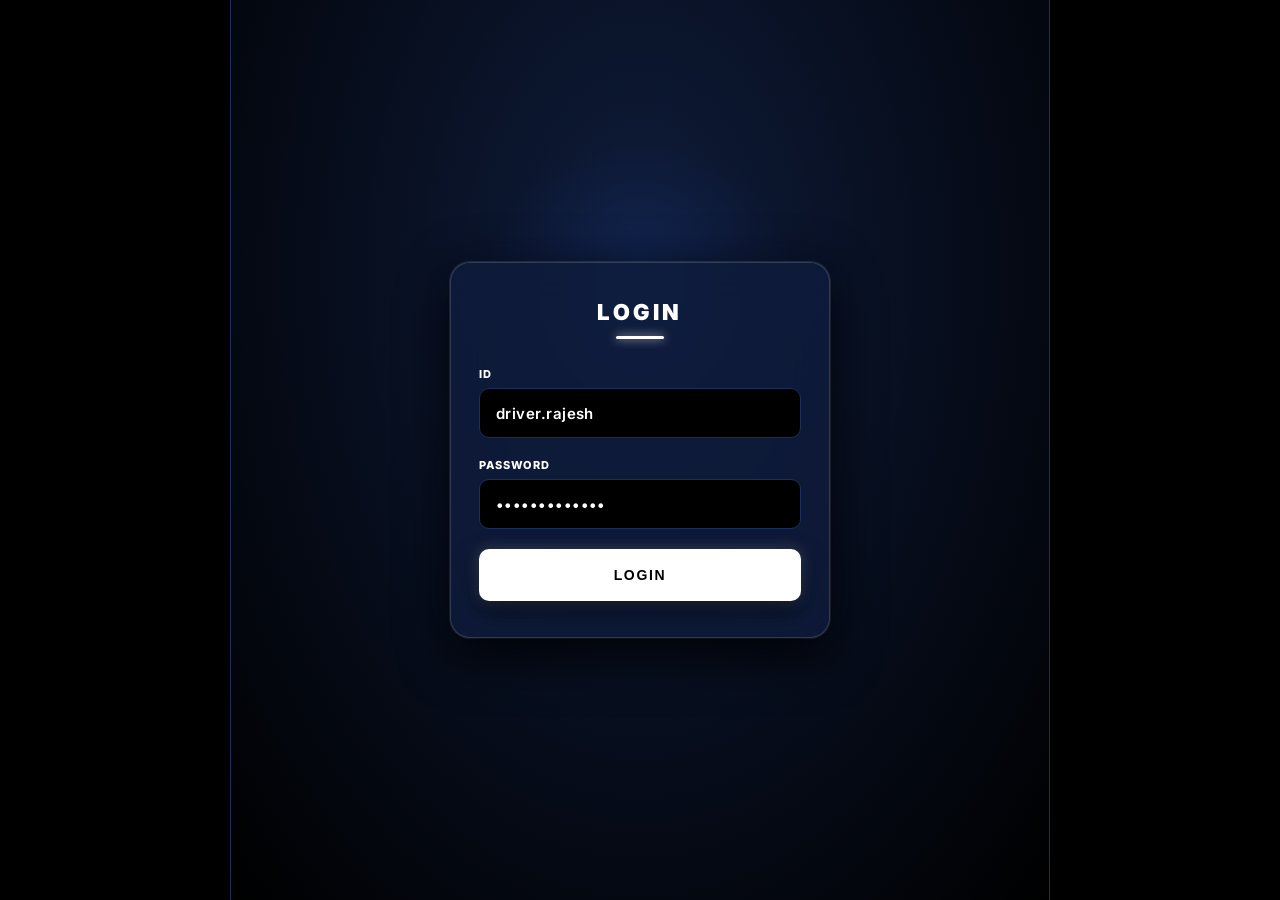
==== app/driver.html @ 7a07bcd8 "feat(cross-platform): Modernize driver mobile and hospital CAD apps, sync telemetry and rebuild sign" ====
<!DOCTYPE html>
<html lang="en">
<head>
  <meta charset="UTF-8">
  <meta name="viewport" content="width=device-width, initial-scale=1.0, maximum-scale=1.0, user-scalable=no, viewport-fit=cover">
  <meta name="theme-color" content="#0a1326">
  <meta name="apple-mobile-web-app-capable" content="yes">
  <meta name="apple-mobile-web-app-status-bar-style" content="black-translucent">
  <title>Green+ Corridor | Ambulance CAD In-Cab Terminal</title>
  
  <!-- Web App Manifest for PWA Android Installation -->
  <link rel="manifest" href="manifest.json">
  
  <!-- Google Fonts: Inter -->
  <link rel="preconnect" href="https://fonts.googleapis.com">
  <link rel="preconnect" href="https://fonts.gstatic.com" crossorigin>
  <link href="https://fonts.googleapis.com/css2?family=Inter:wght@400;500;600;700;800;900&display=swap" rel="stylesheet">
  
  <!-- Leaflet Map CSS (Offline bundled) -->
  <link rel="stylesheet" href="lib/leaflet/leaflet.css" />
  
  <!-- Professional Emergency CAD Stylesheet (Navy Blue, Black, White Only) -->
  <link rel="stylesheet" href="css/driver.css">
</head>
<body>

  <div class="app-container" id="appContainer">

    <!-- =======================================================================
         PART 1: LOGIN PANEL (Strict: Only ID, Password, and Login)
         Ultra-sleek, High-Security Emergency CAD Design
         ======================================================================= -->
    <section class="login-screen" id="loginScreen">
      <div class="login-panel">
        <h1 class="login-heading">Login</h1>

        <form id="driverLoginForm" autocomplete="off">
          <div class="login-group">
            <label for="loginId" class="login-label">ID</label>
            <div class="login-input-wrapper">
              <input 
                type="text" 
                id="loginId" 
                class="login-input" 
                placeholder="ID" 
                value="driver.rajesh" 
                required 
                autocomplete="username"
                autocapitalize="none"
              >
            </div>
          </div>

          <div class="login-group">
            <label for="loginPassword" class="login-label">Password</label>
            <div class="login-input-wrapper">
              <input 
                type="password" 
                id="loginPassword" 
                class="login-input" 
                placeholder="Password" 
                value="Ambulance@123" 
                required 
                autocomplete="current-password"
              >
            </div>
          </div>

          <button type="submit" class="btn-login" id="btnLogin">
            <span>Login</span>
          </button>
        </form>
      </div>
    </section>

    <!-- =======================================================================
         PART 2 & 3: MAIN CAD INTERFACE (From/To Location -> AI Traffic Engine)
         ======================================================================= -->
    <section class="main-interface" id="mainInterface" style="display: none;">
      
      <!-- Top System Status Bar -->
      <header class="top-system-bar">
        <div class="system-title-group">
          <div class="system-badge-icon">+</div>
          <div class="system-title">Ambulance CAD</div>
        </div>
        <div class="system-status">
          <span class="status-dot-white"></span>
          <span id="systemClock">12:00:00</span>
        </div>
      </header>

      <!-- Sub-header with Active Driver ID Badge & Sign Out -->
      <div class="nav-sub-header">
        <div class="driver-id-badge" id="hudDriverBadge">ID: driver.rajesh • RJ-14-AMB-108</div>
        <button type="button" class="btn-signout" id="btnSignOut">Sign Out</button>
      </div>

      <!-- Location From & Destination To Selector -->
      <div class="location-panel">
        <div class="location-title-row">
          <div class="location-title">Route Location</div>
          <div class="location-badge-gps">GPS Active</div>
        </div>

        <form id="routeLocationForm">
          <div class="route-inputs-card">
            <!-- Left Journey Route Spine -->
            <div class="route-node-spine">
              <div class="node-origin" title="Origin"></div>
              <div class="node-line"></div>
              <div class="node-dest" title="Destination"></div>
            </div>

            <!-- Right Inputs Column -->
            <div class="route-fields-col">
              <!-- From Location -->
              <div class="loc-field-group">
                <label for="locFrom" class="loc-label">From</label>
                <select id="locFrom" class="loc-select">
                  <option value="vaishali" selected>Current GPS Location (Vaishali Nagar Depot)</option>
                  <option value="mansarovar">Mansarovar (Shipra Path Station)</option>
                  <option value="cscheme">C-Scheme (Statue Circle)</option>
                </select>
              </div>

              <!-- To Destination Location -->
              <div class="loc-field-group">
                <label for="locTo" class="loc-label">To</label>
                <select id="locTo" class="loc-select">
                  <option value="sms" selected>Sawai Man Singh (SMS) Hospital Trauma Center</option>
                  <option value="apex">Apex Super Speciality Hospital (Malviya Nagar)</option>
                </select>
              </div>
            </div>
          </div>

          <button type="submit" class="btn-calculate-route" id="btnCalculateRoute">
            <span>Calculate Route</span>
          </button>
        </form>
      </div>

      <!-- AI Traffic Calculation Results (Shortest & Fastest Way) -->
      <div class="ai-results-panel" id="aiResultsPanel">
        
        <div class="ai-calculation-header">
          <span>AI Traffic Engine</span>
          <span class="ai-pill">Real-Time Analysis</span>
        </div>

        <!-- Shortest and Fastest Way Highlighted Card -->
        <div class="best-route-card" id="bestRouteCard">
          <div class="br-header">
            <h2 class="br-title" id="brTitle">JLN Marg Green Corridor</h2>
            <span class="br-tag">Shortest &amp; Fastest</span>
          </div>

          <p class="br-path" id="brPath">Vaishali Nagar &bull; Ajmer Road &bull; Ambedkar Circle &bull; Rambagh Circle &bull; SMS Hospital</p>

          <!-- 4-Box Key Metric Bar -->
          <div class="ai-metrics-grid">
            <div class="ai-metric">
              <span class="ai-m-label">Distance</span>
              <span class="ai-m-val" id="brDistance">3.8 km</span>
              <span class="ai-m-badge">Shortest</span>
            </div>
            <div class="ai-metric">
              <span class="ai-m-label">Signals</span>
              <span class="ai-m-val" id="brSignals">3 Signals</span>
              <span class="ai-m-badge">Min Delay</span>
            </div>
            <div class="ai-metric">
              <span class="ai-m-label">Time</span>
              <span class="ai-m-val" id="brTime">7m 40s</span>
              <span class="ai-m-badge">Fastest</span>
            </div>
            <div class="ai-metric">
              <span class="ai-m-label">Road Avail</span>
              <span class="ai-m-val" id="brAvailabilityVal">88%</span>
              <span class="ai-m-badge">Clear</span>
            </div>
          </div>

          <!-- Traffic Signal Times & Road Availability Breakdown -->
          <div class="ai-signals-section">
            <div class="signals-section-title">
              <span>Traffic Signal Times</span>
              <span class="br-avail-pill" id="brAvailabilityPill">88% Road Availability</span>
            </div>

            <!-- Visual Progress Bar for Traffic Availability -->
            <div class="traffic-avail-bar-wrap">
              <div class="traffic-avail-bar-fill" id="trafficAvailBar" style="width: 88%;"></div>
            </div>

            <p class="traffic-avail-text" id="trafficAvailSummary">
              AI Analysis: Optimal roadway capacity available. All 3 traffic signals synchronized with Jaipur Police Green Wave pre-emption.
            </p>

            <div class="signal-timing-list" id="signalTimingList">
              <div class="signal-timing-row">
                <div class="signal-name-group">
                  <span class="signal-index">1</span>
                  <span class="signal-name">Ambedkar Circle Crossing</span>
                </div>
                <span class="signal-timing-badge" id="sigHold1">Hold: 00:24s remaining</span>
              </div>
              <div class="signal-timing-row">
                <div class="signal-name-group">
                  <span class="signal-index">2</span>
                  <span class="signal-name">Rambagh Circle Crossing</span>
                </div>
                <span class="signal-timing-badge" id="sigHold2">Hold: 00:48s remaining</span>
              </div>
              <div class="signal-timing-row">
                <div class="signal-name-group">
                  <span class="signal-index">3</span>
                  <span class="signal-name">SMS Trauma Reception Gate</span>
                </div>
                <span class="signal-timing-badge" id="sigHold3">Dock Cleared: 00:00s</span>
              </div>
            </div>
          </div>
        </div>

        <!-- Alternative Routes Comparison -->
        <div class="alt-routes-wrapper">
          <div class="alt-routes-label">Alternative Routes (AI Comparison)</div>
          <div class="alt-routes-list" id="altRoutesList">
            <div class="alt-route-item" data-route-key="alt-a">
              <div>
                <div class="alt-route-name">Tonk Road Route</div>
                <div class="alt-route-sub">42% Traffic Availability &bull; Secondary Option</div>
              </div>
              <div class="alt-route-stats">5.6 km &bull; 5 Signals &bull; 13m 15s</div>
            </div>
            <div class="alt-route-item" data-route-key="alt-b">
              <div>
                <div class="alt-route-name">MI Road Route</div>
                <div class="alt-route-sub">18% Traffic Availability &bull; High Congestion</div>
              </div>
              <div class="alt-route-stats">7.2 km &bull; 7 Signals &bull; 18m 50s</div>
            </div>
          </div>
        </div>

      </div>

      <!-- Navigation Map View -->
      <div class="map-view-box">
        <!-- Floating Turn-By-Turn Navigation Guidance HUD -->
        <div class="map-turn-hud" id="mapTurnHud">
          <div class="turn-icon-box">↑</div>
          <div class="turn-details">
            <div class="turn-distance" id="turnDistance">In 800m</div>
            <div class="turn-instruction" id="turnInstruction">Keep straight &bull; Green Wave Pre-empted at Ambedkar Circle</div>
          </div>
        </div>

        <div id="navMapLeaflet"></div>

        <!-- Floating Map Action Buttons -->
        <div class="map-float-actions">
          <button type="button" class="btn-map-float" id="btnMapRecenter" title="Recenter on Ambulance">⌖</button>
          <button type="button" class="btn-map-float" id="btnMapZoomIn" title="Zoom In">+</button>
          <button type="button" class="btn-map-float" id="btnMapZoomOut" title="Zoom Out">-</button>
        </div>
      </div>

      <!-- Real-Time GPS Telemetry Panel -->
      <div class="telemetry-live-panel">
        <div class="telemetry-title-row">
          <div class="telemetry-title">Real-Time GPS Telemetry</div>
          <div class="telemetry-link-badge" id="telStatusText">AIS-140 GPS • 12Hz LIVE</div>
        </div>

        <div class="telemetry-grid">
          <div class="tel-box">
            <span class="tel-label">Latitude</span>
            <span class="tel-value" id="telLat">26.9045°N</span>
            <span class="tel-sub">GPS Fix</span>
          </div>
          <div class="tel-box">
            <span class="tel-label">Longitude</span>
            <span class="tel-value" id="telLng">75.7590°E</span>
            <span class="tel-sub">AIS-140</span>
          </div>
          <div class="tel-box">
            <span class="tel-label">Speed</span>
            <span class="tel-value" id="telSpeed">58 km/h</span>
            <span class="tel-sub">Current</span>
          </div>
          <div class="tel-box">
            <span class="tel-label">ETA</span>
            <span class="tel-value" id="telEta">7m 40s</span>
            <span class="tel-sub">SMS Dock</span>
          </div>
        </div>

        <div class="tel-actions">
          <button type="button" class="btn-tel-run" id="btnStartRun">
            <span>Start Run</span>
          </button>
          <button type="button" class="btn-tel-reset" id="btnResetRun">
            <span>Reset</span>
          </button>
        </div>

        <div class="tel-footer-text">
          Live encrypted telemetry broadcast connected to Jaipur Traffic Police Command &amp; Hospital Trauma Intake.
        </div>
      </div>

    </section>

  </div>

  <!-- Leaflet Map JS (Offline bundled) -->
  <script src="lib/leaflet/leaflet.js"></script>
  
  <!-- Core Fox API & Data Store -->
  <script src="js/api.js"></script>
  <script src="js/data.js"></script>
  <script src="js/state.js"></script>
  <script src="js/driver.js"></script>

  <!-- Service Worker for Offline PWA Installation -->
  <script>
    if ('serviceWorker' in navigator) {
      window.addEventListener('load', function() {
        navigator.serviceWorker.register('sw.js').catch(function() {});
      });
    }
  </script>
</body>
</html>
---- app/css/driver.css ----
/* ==========================================================================
   GREEN+ CORRIDOR - Ambulance Driver Mobile Application
   Theme: NAVY BLUE, BLACK, AND WHITE ONLY
   Designed by: Professional Emergency CAD UI/UX Engineering
   ========================================================================== */

:root {
  /* Strict Navy Blue, Black, and White Palette */
  --c-black-true: #000000;
  --c-black-base: #030712;
  --c-black-card: #060c1a;
  
  --c-navy-deep: #0a1326;
  --c-navy-surface: #0f1c3b;
  --c-navy-card: #132247;
  --c-navy-elevated: #172a59;
  
  --c-navy-border: #1e2e5c;
  --c-navy-border-glow: #2563eb;
  --c-navy-border-light: rgba(255, 255, 255, 0.15);
  
  --c-navy-accent: #1e3a8a;
  --c-navy-hover: #1e40af;
  
  --c-white: #ffffff;
  --c-white-soft: #f8fafc;
  --c-white-muted: #94a3b8;
  --c-white-dim: #64748b;
  --c-white-ghost: rgba(255, 255, 255, 0.08);

  --font-sans: 'Inter', -apple-system, BlinkMacSystemFont, "SF Pro Display", "Segoe UI", Roboto, sans-serif;
  --font-mono: ui-monospace, SFMono-Regular, "SF Mono", Menlo, Consolas, monospace;
  
  --radius-sm: 6px;
  --radius-md: 10px;
  --radius-lg: 14px;
  --radius-xl: 20px;
  
  --shadow-card: 0 10px 30px rgba(0, 0, 0, 0.6), 0 0 0 1px var(--c-navy-border);
  --shadow-glow: 0 0 20px rgba(37, 99, 235, 0.25);
  --shadow-elevated: 0 20px 50px rgba(0, 0, 0, 0.8), 0 0 0 1px rgba(255, 255, 255, 0.12);
}

/* Reset & Base Setup */
*, *::before, *::after {
  box-sizing: border-box;
  margin: 0;
  padding: 0;
  -webkit-tap-highlight-color: transparent;
}

html, body {
  width: 100%;
  min-height: 100%;
  background-color: var(--c-black-true);
  color: var(--c-white);
  font-family: var(--font-sans);
  -webkit-font-smoothing: antialiased;
  -moz-osx-font-smoothing: grayscale;
  overflow-x: hidden;
  user-select: none;
}

/* Main Container: Mobile & In-Cab Tablet Viewport */
.app-container {
  width: 100%;
  max-width: 500px;
  margin: 0 auto;
  min-height: 100vh;
  background-color: var(--c-black-base);
  border-left: 1px solid var(--c-navy-border);
  border-right: 1px solid var(--c-navy-border);
  display: flex;
  flex-direction: column;
  position: relative;
  box-shadow: 0 0 80px rgba(0, 0, 0, 0.9);
}

@media (min-width: 768px) {
  .app-container {
    max-width: 720px;
  }
}

@media (min-width: 1024px) {
  .app-container {
    max-width: 820px;
  }
}

/* Safe area padding for notched mobile phones */
@supports (padding-top: env(safe-area-inset-top)) {
  .app-container {
    padding-top: env(safe-area-inset-top);
    padding-bottom: env(safe-area-inset-bottom);
  }
}

/* ==========================================================================
   PART 1: LOGIN SCREEN (Navy Blue, Black, White • Only ID, Password, Login)
   World-Class Sleek Minimal Security CAD Terminal
   ========================================================================== */
.login-screen {
  flex: 1;
  min-height: 100vh;
  display: flex;
  flex-direction: column;
  align-items: center;
  justify-content: center;
  padding: 24px;
  background: radial-gradient(ellipse at 50% 30%, #0f1c3b 0%, #070e1e 50%, #000000 100%);
  position: relative;
}

.login-screen::before {
  content: "";
  position: absolute;
  top: 15%;
  left: 50%;
  transform: translateX(-50%);
  width: 320px;
  height: 320px;
  background: radial-gradient(circle, rgba(37, 99, 235, 0.15) 0%, transparent 70%);
  pointer-events: none;
}

.login-panel {
  width: 100%;
  max-width: 380px;
  background-color: rgba(15, 28, 59, 0.85);
  backdrop-filter: blur(20px);
  -webkit-backdrop-filter: blur(20px);
  border: 1px solid var(--c-navy-border-light);
  border-radius: var(--radius-xl);
  padding: 36px 28px;
  box-shadow: var(--shadow-elevated), 0 0 40px rgba(10, 19, 38, 0.6);
  position: relative;
  z-index: 2;
  animation: loginAppear 0.4s cubic-bezier(0.16, 1, 0.3, 1) forwards;
}

@keyframes loginAppear {
  0% { opacity: 0; transform: translateY(16px) scale(0.98); }
  100% { opacity: 1; transform: translateY(0) scale(1); }
}

.login-heading {
  font-size: 22px;
  font-weight: 900;
  color: var(--c-white);
  text-transform: uppercase;
  letter-spacing: 0.16em;
  margin-bottom: 28px;
  text-align: center;
  position: relative;
  padding-bottom: 14px;
}

.login-heading::after {
  content: "";
  position: absolute;
  bottom: 0;
  left: 50%;
  transform: translateX(-50%);
  width: 48px;
  height: 3px;
  background-color: var(--c-white);
  border-radius: 2px;
  box-shadow: 0 0 10px rgba(255, 255, 255, 0.8);
}

.login-group {
  margin-bottom: 20px;
  display: flex;
  flex-direction: column;
  gap: 7px;
}

.login-label {
  font-size: 11px;
  font-weight: 800;
  color: var(--c-white);
  text-transform: uppercase;
  letter-spacing: 0.08em;
  display: flex;
  justify-content: space-between;
  align-items: center;
}

.login-input-wrapper {
  position: relative;
  width: 100%;
}

.login-input {
  width: 100%;
  height: 50px;
  background-color: var(--c-black-true);
  border: 1.5px solid var(--c-navy-border);
  border-radius: var(--radius-md);
  padding: 0 16px;
  font-size: 15px;
  font-weight: 600;
  color: var(--c-white);
  outline: none;
  font-family: inherit;
  letter-spacing: 0.03em;
  transition: all 0.25s ease;
}

.login-input:focus {
  border-color: var(--c-white);
  background-color: #030712;
  box-shadow: 0 0 0 3px rgba(255, 255, 255, 0.18), 0 0 20px rgba(37, 99, 235, 0.2);
}

.login-input::placeholder {
  color: var(--c-white-dim);
  font-weight: 500;
}

.btn-toggle-pw {
  position: absolute;
  right: 14px;
  top: 50%;
  transform: translateY(-50%);
  background: transparent;
  border: none;
  color: var(--c-white-muted);
  cursor: pointer;
  padding: 4px;
  display: flex;
  align-items: center;
  justify-content: center;
}

.btn-toggle-pw:hover {
  color: var(--c-white);
}

.btn-login {
  width: 100%;
  height: 52px;
  background-color: var(--c-white);
  color: var(--c-black-true);
  border: none;
  border-radius: var(--radius-md);
  font-size: 14px;
  font-weight: 900;
  text-transform: uppercase;
  letter-spacing: 0.12em;
  cursor: pointer;
  margin-top: 14px;
  display: flex;
  align-items: center;
  justify-content: center;
  gap: 10px;
  box-shadow: 0 10px 25px rgba(0, 0, 0, 0.5), 0 0 15px rgba(255, 255, 255, 0.2);
  transition: all 0.2s cubic-bezier(0.16, 1, 0.3, 1);
}

.btn-login:hover {
  background-color: var(--c-white-soft);
  transform: translateY(-1px);
  box-shadow: 0 14px 30px rgba(0, 0, 0, 0.6), 0 0 20px rgba(255, 255, 255, 0.35);
}

.btn-login:active {
  transform: scale(0.98);
}

.btn-login:disabled {
  opacity: 0.6;
  cursor: not-allowed;
  transform: none;
}

/* ==========================================================================
   PART 2 & 3: MAIN EMERGENCY CAD INTERFACE
   ========================================================================== */
.main-interface {
  display: flex;
  flex-direction: column;
  flex: 1;
  background-color: var(--c-black-base);
  animation: fadeIn 0.3s ease forwards;
}

@keyframes fadeIn {
  from { opacity: 0; }
  to { opacity: 1; }
}

/* Header Top Status Bar */
.top-system-bar {
  height: 48px;
  background-color: var(--c-black-true);
  border-bottom: 1px solid var(--c-navy-border);
  display: flex;
  align-items: center;
  justify-content: space-between;
  padding: 0 16px;
  font-size: 12px;
  color: var(--c-white-muted);
  position: sticky;
  top: 0;
  z-index: 100;
  backdrop-filter: blur(12px);
}

.system-title-group {
  display: flex;
  align-items: center;
  gap: 8px;
}

.system-badge-icon {
  width: 22px;
  height: 22px;
  border-radius: 4px;
  background-color: var(--c-white);
  color: var(--c-black-true);
  display: flex;
  align-items: center;
  justify-content: center;
  font-weight: 900;
  font-size: 14px;
}

.system-title {
  font-weight: 800;
  color: var(--c-white);
  letter-spacing: 0.08em;
  font-size: 13px;
  text-transform: uppercase;
}

.system-status {
  display: flex;
  align-items: center;
  gap: 8px;
  font-family: var(--font-mono);
  font-weight: 600;
  font-size: 12px;
  color: var(--c-white);
}

.status-dot-white {
  display: inline-block;
  width: 8px;
  height: 8px;
  border-radius: 50%;
  background-color: var(--c-white);
  box-shadow: 0 0 8px var(--c-white);
  animation: pulseDot 1.5s infinite ease-in-out;
}

@keyframes pulseDot {
  0%, 100% { opacity: 1; transform: scale(1); }
  50% { opacity: 0.35; transform: scale(0.8); }
}

/* Sub-header with Driver ID & Vehicle details */
.nav-sub-header {
  background: linear-gradient(90deg, #0a1326 0%, #0d1b3b 100%);
  border-bottom: 1px solid var(--c-navy-border);
  padding: 10px 16px;
  display: flex;
  align-items: center;
  justify-content: space-between;
}

.driver-id-badge {
  font-size: 12px;
  font-weight: 700;
  color: var(--c-white);
  font-family: var(--font-mono);
  display: flex;
  align-items: center;
  gap: 8px;
}

.driver-id-badge::before {
  content: "";
  display: inline-block;
  width: 6px;
  height: 6px;
  border-radius: 50%;
  background-color: var(--c-white);
}

.btn-signout {
  background: transparent;
  border: 1px solid var(--c-navy-border-light);
  color: var(--c-white-muted);
  padding: 5px 12px;
  border-radius: var(--radius-sm);
  font-size: 11px;
  font-weight: 700;
  text-transform: uppercase;
  letter-spacing: 0.05em;
  cursor: pointer;
  transition: all 0.2s;
}

.btn-signout:hover {
  color: var(--c-white);
  border-color: var(--c-white);
  background-color: var(--c-white-ghost);
}

/* ==========================================================================
   PART 2: LOCATION SELECTOR (From Origin -> To Destination)
   ========================================================================== */
.location-panel {
  background-color: var(--c-navy-surface);
  border-bottom: 1px solid var(--c-navy-border);
  padding: 16px;
  position: relative;
}

.location-title-row {
  display: flex;
  align-items: center;
  justify-content: space-between;
  margin-bottom: 14px;
}

.location-title {
  font-size: 11px;
  font-weight: 900;
  color: var(--c-white);
  text-transform: uppercase;
  letter-spacing: 0.1em;
  display: flex;
  align-items: center;
  gap: 6px;
}

.location-badge-gps {
  font-size: 10px;
  font-weight: 800;
  padding: 2px 8px;
  border-radius: 4px;
  background-color: var(--c-black-true);
  border: 1px solid var(--c-navy-border);
  color: var(--c-white-muted);
  font-family: var(--font-mono);
}

/* Visual Route Spine Form */
.route-inputs-card {
  display: flex;
  gap: 12px;
  align-items: center;
  background-color: var(--c-black-true);
  border: 1px solid var(--c-navy-border);
  border-radius: var(--radius-lg);
  padding: 14px;
  margin-bottom: 14px;
}

.route-node-spine {
  display: flex;
  flex-direction: column;
  align-items: center;
  justify-content: space-between;
  height: 82px;
  padding: 4px 0;
}

.node-origin {
  width: 14px;
  height: 14px;
  border-radius: 50%;
  border: 3px solid var(--c-white);
  background-color: var(--c-black-true);
  box-shadow: 0 0 8px rgba(255, 255, 255, 0.4);
}

.node-line {
  width: 2px;
  flex: 1;
  background: repeating-linear-gradient(to bottom, var(--c-white) 0, var(--c-white) 4px, transparent 4px, transparent 8px);
  margin: 4px 0;
}

.node-dest {
  width: 14px;
  height: 14px;
  border-radius: 3px;
  background-color: var(--c-white);
  box-shadow: 0 0 8px var(--c-white);
}

.route-fields-col {
  flex: 1;
  display: flex;
  flex-direction: column;
  gap: 12px;
}

.loc-field-group {
  display: flex;
  flex-direction: column;
  gap: 3px;
}

.loc-label {
  font-size: 10px;
  font-weight: 800;
  color: var(--c-white-muted);
  text-transform: uppercase;
  letter-spacing: 0.06em;
}

.loc-select {
  width: 100%;
  height: 38px;
  background-color: var(--c-navy-deep);
  border: 1px solid var(--c-navy-border);
  border-radius: var(--radius-sm);
  padding: 0 10px;
  font-size: 13px;
  font-weight: 700;
  color: var(--c-white);
  outline: none;
  font-family: inherit;
  cursor: pointer;
  transition: border-color 0.2s;
}

.loc-select:focus {
  border-color: var(--c-white);
}

.btn-calculate-route {
  width: 100%;
  height: 48px;
  background-color: var(--c-white);
  color: var(--c-black-true);
  border: none;
  border-radius: var(--radius-md);
  font-size: 13px;
  font-weight: 900;
  text-transform: uppercase;
  letter-spacing: 0.1em;
  cursor: pointer;
  display: flex;
  align-items: center;
  justify-content: center;
  gap: 8px;
  box-shadow: 0 6px 20px rgba(0, 0, 0, 0.6);
  transition: all 0.2s cubic-bezier(0.16, 1, 0.3, 1);
}

.btn-calculate-route:hover {
  background-color: var(--c-white-soft);
  transform: translateY(-1px);
}

.btn-calculate-route:active {
  transform: scale(0.98);
}

/* ==========================================================================
   PART 3: AI TRAFFIC CALCULATION & SHORTEST / FASTEST CORRIDOR HUD
   ========================================================================== */
.ai-results-panel {
  padding: 16px;
  background-color: var(--c-black-base);
  border-bottom: 1px solid var(--c-navy-border);
}

.ai-calculation-header {
  font-size: 11px;
  font-weight: 900;
  text-transform: uppercase;
  letter-spacing: 0.1em;
  color: var(--c-white-muted);
  margin-bottom: 12px;
  display: flex;
  align-items: center;
  justify-content: space-between;
}

.ai-pill {
  border: 1px solid var(--c-white);
  color: var(--c-white);
  background-color: var(--c-black-true);
  padding: 3px 10px;
  border-radius: 20px;
  font-size: 10px;
  font-weight: 800;
  letter-spacing: 0.05em;
  display: flex;
  align-items: center;
  gap: 6px;
}

.ai-pill::before {
  content: "";
  display: inline-block;
  width: 5px;
  height: 5px;
  border-radius: 50%;
  background-color: var(--c-white);
  box-shadow: 0 0 6px var(--c-white);
}

/* Hero Card: Shortest & Fastest Route */
.best-route-card {
  background: linear-gradient(180deg, #101e40 0%, #0b152d 100%);
  border: 2px solid var(--c-white);
  border-radius: var(--radius-lg);
  padding: 18px;
  margin-bottom: 14px;
  box-shadow: 0 10px 30px rgba(0, 0, 0, 0.7), 0 0 20px rgba(255, 255, 255, 0.15);
  position: relative;
  overflow: hidden;
}

.br-header {
  display: flex;
  align-items: center;
  justify-content: space-between;
  margin-bottom: 6px;
}

.br-title {
  font-size: 17px;
  font-weight: 900;
  color: var(--c-white);
  text-transform: uppercase;
  letter-spacing: 0.04em;
}

.br-tag {
  background-color: var(--c-white);
  color: var(--c-black-true);
  font-size: 10px;
  font-weight: 900;
  padding: 3px 8px;
  border-radius: 4px;
  letter-spacing: 0.08em;
  text-transform: uppercase;
}

.br-path {
  font-size: 11px;
  color: var(--c-white-muted);
  margin-bottom: 14px;
  line-height: 1.5;
  font-weight: 500;
}

/* 4-Box Key Metric Bar */
.ai-metrics-grid {
  display: grid;
  grid-template-columns: repeat(4, 1fr);
  gap: 8px;
  background-color: var(--c-black-true);
  border: 1px solid var(--c-navy-border);
  border-radius: var(--radius-md);
  padding: 10px 8px;
  margin-bottom: 14px;
}

.ai-metric {
  display: flex;
  flex-direction: column;
  align-items: center;
  text-align: center;
  gap: 2px;
}

.ai-m-label {
  font-size: 9px;
  font-weight: 800;
  text-transform: uppercase;
  color: var(--c-white-dim);
  letter-spacing: 0.05em;
}

.ai-m-val {
  font-size: 13px;
  font-weight: 900;
  font-family: var(--font-mono);
  color: var(--c-white);
}

.ai-m-badge {
  font-size: 8px;
  font-weight: 800;
  color: var(--c-white);
  border: 1px solid var(--c-navy-border);
  padding: 1px 4px;
  border-radius: 3px;
  margin-top: 2px;
  text-transform: uppercase;
}

/* Traffic Availability & Countdown Times */
.ai-signals-section {
  background-color: var(--c-navy-deep);
  border: 1px solid var(--c-navy-border);
  border-radius: var(--radius-md);
  padding: 14px;
}

.signals-section-title {
  font-size: 11px;
  font-weight: 900;
  color: var(--c-white);
  text-transform: uppercase;
  letter-spacing: 0.08em;
  margin-bottom: 8px;
  display: flex;
  align-items: center;
  justify-content: space-between;
}

.br-avail-pill {
  font-family: var(--font-mono);
  font-size: 10px;
  font-weight: 800;
  color: var(--c-white);
  border: 1px solid var(--c-navy-border-light);
  padding: 2px 8px;
  border-radius: 4px;
  background-color: var(--c-black-true);
}

.traffic-avail-bar-wrap {
  width: 100%;
  height: 6px;
  background-color: var(--c-black-true);
  border-radius: 3px;
  margin-bottom: 10px;
  overflow: hidden;
  border: 1px solid var(--c-navy-border);
}

.traffic-avail-bar-fill {
  height: 100%;
  background: var(--c-white);
  border-radius: 3px;
  box-shadow: 0 0 8px var(--c-white);
  transition: width 0.5s ease;
}

.traffic-avail-text {
  font-size: 11px;
  color: var(--c-white-soft);
  margin-bottom: 12px;
  line-height: 1.4;
  font-weight: 500;
}

.signal-timing-list {
  display: flex;
  flex-direction: column;
  gap: 8px;
}

.signal-timing-row {
  display: flex;
  align-items: center;
  justify-content: space-between;
  font-size: 11px;
  padding: 8px 10px;
  background-color: var(--c-black-true);
  border: 1px solid var(--c-navy-border);
  border-radius: var(--radius-sm);
}

.signal-name-group {
  display: flex;
  align-items: center;
  gap: 8px;
}

.signal-index {
  width: 18px;
  height: 18px;
  border-radius: 50%;
  background-color: var(--c-white);
  color: var(--c-black-true);
  font-size: 10px;
  font-weight: 900;
  display: flex;
  align-items: center;
  justify-content: center;
}

.signal-name {
  color: var(--c-white);
  font-weight: 700;
}

.signal-timing-badge {
  font-family: var(--font-mono);
  font-weight: 800;
  color: var(--c-white);
  border: 1px solid var(--c-navy-border);
  padding: 3px 8px;
  border-radius: 4px;
  background-color: var(--c-navy-surface);
  letter-spacing: 0.05em;
}

/* Alternative Routes Comparison List */
.alt-routes-wrapper {
  margin-top: 14px;
}

.alt-routes-label {
  font-size: 10px;
  font-weight: 800;
  text-transform: uppercase;
  color: var(--c-white-dim);
  letter-spacing: 0.08em;
  margin-bottom: 8px;
}

.alt-routes-list {
  display: flex;
  flex-direction: column;
  gap: 8px;
}

.alt-route-item {
  background-color: var(--c-navy-deep);
  border: 1px solid var(--c-navy-border);
  border-radius: var(--radius-md);
  padding: 10px 14px;
  display: flex;
  align-items: center;
  justify-content: space-between;
  font-size: 11px;
  cursor: pointer;
  transition: all 0.2s;
}

.alt-route-item:hover {
  border-color: var(--c-white-muted);
  background-color: var(--c-navy-surface);
}

.alt-route-name {
  font-weight: 800;
  color: var(--c-white);
  margin-bottom: 2px;
}

.alt-route-sub {
  font-size: 10px;
  color: var(--c-white-dim);
}

.alt-route-stats {
  font-family: var(--font-mono);
  font-weight: 700;
  color: var(--c-white-muted);
  text-align: right;
}

/* ==========================================================================
   PART 4: NAVIGATION MAP & CAD TELEMETRY HUD
   ========================================================================== */
.map-view-box {
  width: 100%;
  height: 300px;
  background-color: var(--c-black-true);
  position: relative;
  border-bottom: 1px solid var(--c-navy-border);
}

#navMapLeaflet {
  width: 100%;
  height: 100%;
  background-color: #050811;
}

/* Floating Turn-By-Turn HUD Card */
.map-turn-hud {
  position: absolute;
  top: 12px;
  left: 12px;
  right: 12px;
  background-color: rgba(10, 19, 38, 0.92);
  backdrop-filter: blur(12px);
  -webkit-backdrop-filter: blur(12px);
  border: 1px solid var(--c-white);
  border-radius: var(--radius-md);
  padding: 10px 14px;
  display: flex;
  align-items: center;
  gap: 10px;
  z-index: 1000;
  box-shadow: 0 6px 20px rgba(0, 0, 0, 0.8);
}

.turn-icon-box {
  width: 28px;
  height: 28px;
  border-radius: 6px;
  background-color: var(--c-white);
  color: var(--c-black-true);
  display: flex;
  align-items: center;
  justify-content: center;
  font-weight: 900;
  font-size: 15px;
  flex-shrink: 0;
}

.turn-details {
  flex: 1;
}

.turn-distance {
  font-size: 13px;
  font-weight: 900;
  color: var(--c-white);
}

.turn-instruction {
  font-size: 10px;
  color: var(--c-white-muted);
  font-weight: 600;
}

/* Floating Map Buttons */
.map-float-actions {
  position: absolute;
  bottom: 12px;
  right: 12px;
  display: flex;
  flex-direction: column;
  gap: 6px;
  z-index: 1000;
}

.btn-map-float {
  width: 36px;
  height: 36px;
  background-color: var(--c-navy-card);
  border: 1px solid var(--c-white);
  border-radius: 8px;
  color: var(--c-white);
  display: flex;
  align-items: center;
  justify-content: center;
  font-size: 16px;
  font-weight: 900;
  cursor: pointer;
  box-shadow: 0 4px 12px rgba(0, 0, 0, 0.7);
}

.btn-map-float:active {
  transform: scale(0.92);
}

/* ==========================================================================
   PART 5: REAL-TIME GPS TELEMETRY & DISPATCH TRANSMITTER
   ========================================================================== */
.telemetry-live-panel {
  background-color: var(--c-navy-surface);
  border-top: 1px solid var(--c-navy-border);
  padding: 16px;
}

.telemetry-title-row {
  display: flex;
  align-items: center;
  justify-content: space-between;
  margin-bottom: 12px;
}

.telemetry-title {
  font-size: 11px;
  font-weight: 900;
  color: var(--c-white);
  text-transform: uppercase;
  letter-spacing: 0.08em;
  display: flex;
  align-items: center;
  gap: 6px;
}

.telemetry-link-badge {
  font-family: var(--font-mono);
  font-size: 10px;
  font-weight: 800;
  color: var(--c-white);
  background-color: var(--c-black-true);
  border: 1px solid var(--c-navy-border);
  padding: 3px 8px;
  border-radius: 4px;
}

/* 4-Quadrant Telemetry Gauges */
.telemetry-grid {
  display: grid;
  grid-template-columns: repeat(4, 1fr);
  gap: 8px;
  background-color: var(--c-black-true);
  border: 1px solid var(--c-navy-border);
  border-radius: var(--radius-md);
  padding: 12px 8px;
  margin-bottom: 14px;
  text-align: center;
}

.tel-box {
  display: flex;
  flex-direction: column;
  gap: 2px;
}

.tel-label {
  font-size: 9px;
  font-weight: 800;
  text-transform: uppercase;
  color: var(--c-white-dim);
  letter-spacing: 0.05em;
}

.tel-value {
  font-size: 14px;
  font-weight: 900;
  font-family: var(--font-mono);
  color: var(--c-white);
}

.tel-sub {
  font-size: 8px;
  color: var(--c-white-muted);
  text-transform: uppercase;
}

/* Tactical Emergency Action Buttons */
.tel-actions {
  display: flex;
  gap: 10px;
}

.btn-tel-run {
  flex: 2;
  height: 50px;
  background-color: var(--c-white);
  color: var(--c-black-true);
  border: none;
  border-radius: var(--radius-md);
  font-size: 13px;
  font-weight: 900;
  text-transform: uppercase;
  letter-spacing: 0.08em;
  cursor: pointer;
  display: flex;
  align-items: center;
  justify-content: center;
  gap: 8px;
  box-shadow: 0 6px 20px rgba(0, 0, 0, 0.6);
  transition: all 0.2s cubic-bezier(0.16, 1, 0.3, 1);
}

.btn-tel-run:hover {
  background-color: var(--c-white-soft);
}

.btn-tel-run:active {
  transform: scale(0.98);
}

.btn-tel-reset {
  flex: 1;
  height: 50px;
  background-color: var(--c-black-true);
  color: var(--c-white);
  border: 1px solid var(--c-navy-border-light);
  border-radius: var(--radius-md);
  font-size: 12px;
  font-weight: 800;
  text-transform: uppercase;
  letter-spacing: 0.06em;
  cursor: pointer;
  transition: all 0.2s;
}

.btn-tel-reset:hover {
  border-color: var(--c-white);
}

.btn-tel-reset:active {
  transform: scale(0.98);
}

.tel-footer-text {
  font-size: 10px;
  color: var(--c-white-muted);
  margin-top: 12px;
  text-align: center;
  line-height: 1.4;
}

/* Toast Message */
.app-toast {
  position: fixed;
  bottom: 30px;
  left: 50%;
  transform: translateX(-50%);
  background-color: var(--c-navy-card);
  border: 1.5px solid var(--c-white);
  color: var(--c-white);
  padding: 12px 22px;
  border-radius: var(--radius-md);
  font-size: 13px;
  font-weight: 800;
  box-shadow: 0 12px 40px rgba(0, 0, 0, 0.9);
  z-index: 10000;
  animation: toastSlide 0.3s cubic-bezier(0.16, 1, 0.3, 1) forwards;
  max-width: 90%;
  text-align: center;
}

@keyframes toastSlide {
  from { opacity: 0; transform: translate(-50%, 15px); }
  to { opacity: 1; transform: translate(-50%, 0); }
}
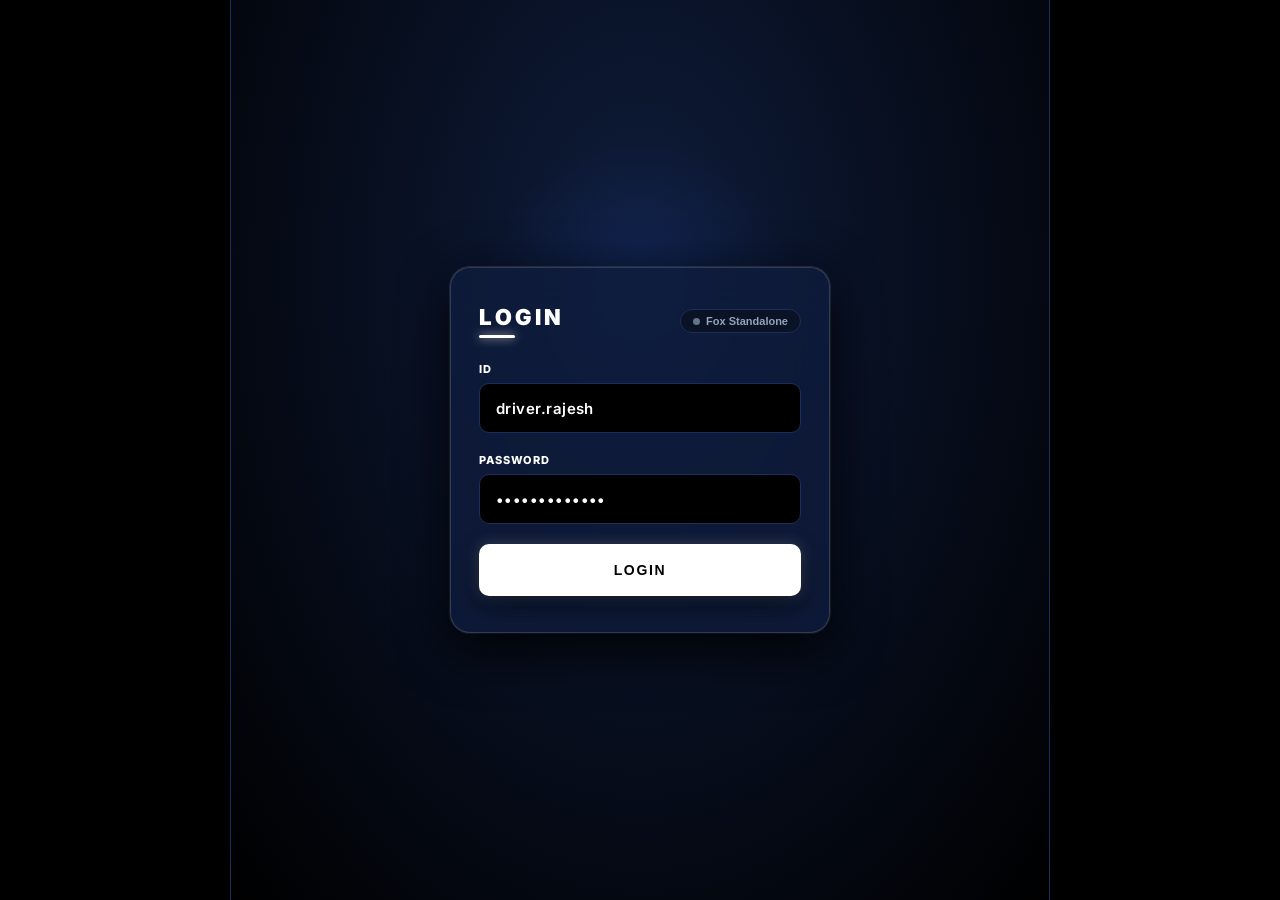
==== commit 1e37914c: "fix(android): Implement APK Signature Scheme v2 and 4-byte zipalign for seamless Android installatio" ====
--- a/app/driver.html
+++ b/app/driver.html
@@ -32,7 +32,13 @@
          ======================================================================= -->
     <section class="login-screen" id="loginScreen">
       <div class="login-panel">
-        <h1 class="login-heading">Login</h1>
+        <div class="login-header-row">
+          <h1 class="login-heading">Login</h1>
+          <button type="button" class="btn-server-config" id="btnServerConfig" title="Configure Fox Backend IP">
+            <span class="status-indicator-dot" id="loginServerDot"></span>
+            <span id="loginServerText">Fox Backend</span>
+          </button>
+        </div>
 
         <form id="driverLoginForm" autocomplete="off">
           <div class="login-group">
@@ -313,6 +319,30 @@
       </div>
 
     </section>
+    
+    <!-- Server Configuration Modal -->
+    <div class="server-config-modal-backdrop" id="serverModalBackdrop" style="display: none;">
+      <div class="server-config-modal">
+        <div class="server-modal-header">
+          <div class="server-modal-title">Fox Backend Server</div>
+          <button type="button" class="btn-close-server-modal" id="btnCloseServerModal">&times;</button>
+        </div>
+        <div class="server-modal-body">
+          <p class="server-modal-desc">Configure the Fox FastAPI backend URL for live synchronization with Jaipur Traffic Police Command.</p>
+          <div class="login-group">
+            <label for="inputServerUrl" class="login-label">Server URL</label>
+            <div class="login-input-wrapper">
+              <input type="url" id="inputServerUrl" class="login-input" placeholder="http://192.168.1.100:8000" value="http://localhost:8000">
+            </div>
+          </div>
+          <div class="server-status-info" id="serverStatusInfo">Status: Ready</div>
+        </div>
+        <div class="server-modal-actions">
+          <button type="button" class="btn-test-server" id="btnTestServer">Test Connection</button>
+          <button type="button" class="btn-save-server" id="btnSaveServer">Save &amp; Connect</button>
+        </div>
+      </div>
+    </div>
 
   </div>
 
--- a/app/css/driver.css
+++ b/app/css/driver.css
@@ -144,29 +144,163 @@
   100% { opacity: 1; transform: translateY(0) scale(1); }
 }
 
+.login-header-row {
+  display: flex;
+  align-items: center;
+  justify-content: space-between;
+  margin-bottom: 24px;
+}
+
 .login-heading {
   font-size: 22px;
   font-weight: 900;
   color: var(--c-white);
   text-transform: uppercase;
   letter-spacing: 0.16em;
-  margin-bottom: 28px;
-  text-align: center;
+  margin-bottom: 0;
+  text-align: left;
   position: relative;
-  padding-bottom: 14px;
+  padding-bottom: 8px;
 }
 
 .login-heading::after {
   content: "";
   position: absolute;
   bottom: 0;
-  left: 50%;
-  transform: translateX(-50%);
-  width: 48px;
+  left: 0;
+  width: 36px;
   height: 3px;
   background-color: var(--c-white);
   border-radius: 2px;
   box-shadow: 0 0 10px rgba(255, 255, 255, 0.8);
+}
+
+.btn-server-config {
+  background: var(--c-navy-deep);
+  border: 1px solid var(--c-navy-border);
+  border-radius: 20px;
+  padding: 5px 12px;
+  color: var(--c-white-muted);
+  font-size: 11px;
+  font-weight: 700;
+  display: flex;
+  align-items: center;
+  gap: 6px;
+  cursor: pointer;
+  transition: all 0.2s;
+}
+
+.btn-server-config:hover {
+  border-color: var(--c-white);
+  color: var(--c-white);
+}
+
+.status-indicator-dot {
+  width: 7px;
+  height: 7px;
+  border-radius: 50%;
+  background-color: var(--c-white-dim);
+}
+
+.status-indicator-dot.online {
+  background-color: var(--c-white);
+  box-shadow: 0 0 8px #ffffff;
+}
+
+.status-indicator-dot.offline {
+  background-color: var(--c-white-dim);
+}
+
+/* Server Configuration Modal */
+.server-config-modal-backdrop {
+  position: fixed;
+  inset: 0;
+  background-color: rgba(0, 0, 0, 0.85);
+  backdrop-filter: blur(8px);
+  -webkit-backdrop-filter: blur(8px);
+  z-index: 9999;
+  display: flex;
+  align-items: center;
+  justify-content: center;
+  padding: 20px;
+}
+
+.server-config-modal {
+  background: var(--c-black-card);
+  border: 1px solid var(--c-white);
+  border-radius: var(--radius-lg);
+  width: 100%;
+  max-width: 380px;
+  padding: 22px;
+  box-shadow: var(--shadow-elevated);
+}
+
+.server-modal-header {
+  display: flex;
+  align-items: center;
+  justify-content: space-between;
+  margin-bottom: 12px;
+}
+
+.server-modal-title {
+  font-size: 14px;
+  font-weight: 900;
+  color: var(--c-white);
+  text-transform: uppercase;
+  letter-spacing: 0.05em;
+}
+
+.btn-close-server-modal {
+  background: transparent;
+  border: none;
+  color: var(--c-white-muted);
+  font-size: 24px;
+  cursor: pointer;
+  line-height: 1;
+}
+
+.server-modal-desc {
+  font-size: 11px;
+  color: var(--c-white-dim);
+  line-height: 1.4;
+  margin-bottom: 16px;
+}
+
+.server-status-info {
+  font-size: 11px;
+  color: var(--c-white-muted);
+  margin-top: 10px;
+  font-family: var(--font-mono);
+}
+
+.server-modal-actions {
+  display: flex;
+  gap: 10px;
+  margin-top: 18px;
+}
+
+.btn-test-server {
+  flex: 1;
+  background: var(--c-navy-surface);
+  border: 1px solid var(--c-navy-border);
+  color: var(--c-white);
+  padding: 10px;
+  border-radius: var(--radius-sm);
+  font-size: 11px;
+  font-weight: 800;
+  cursor: pointer;
+}
+
+.btn-save-server {
+  flex: 1;
+  background: var(--c-white);
+  border: 1px solid var(--c-white);
+  color: var(--c-black-true);
+  padding: 10px;
+  border-radius: var(--radius-sm);
+  font-size: 11px;
+  font-weight: 900;
+  cursor: pointer;
 }
 
 .login-group {
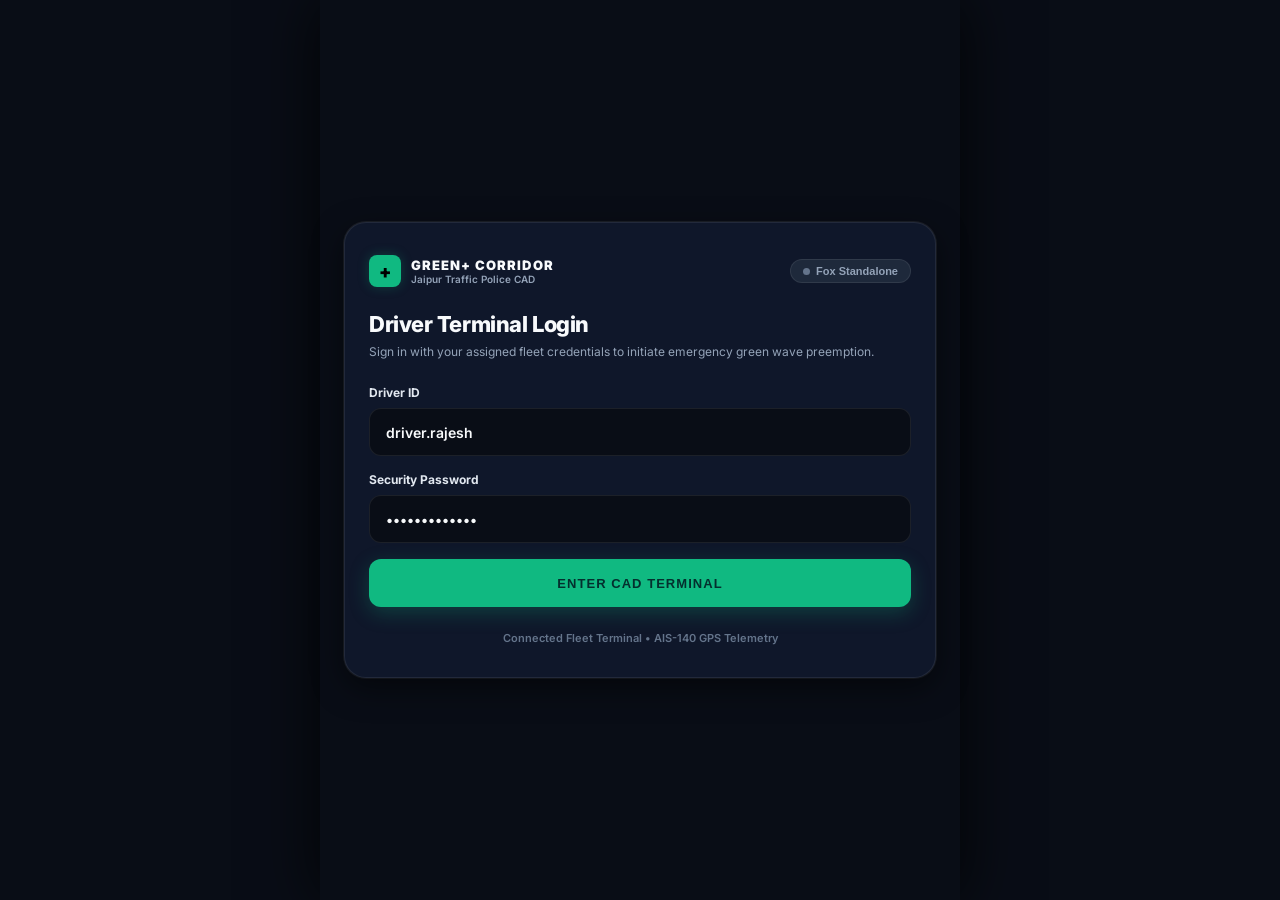
==== commit bc8b5eb1: "feat: Modernize Android & CAD UI, stream real GPS coordinates to Fox, and sync multi-terminals" ====
--- a/app/driver.html
+++ b/app/driver.html
@@ -3,10 +3,10 @@
 <head>
   <meta charset="UTF-8">
   <meta name="viewport" content="width=device-width, initial-scale=1.0, maximum-scale=1.0, user-scalable=no, viewport-fit=cover">
-  <meta name="theme-color" content="#0a1326">
+  <meta name="theme-color" content="#090d16">
   <meta name="apple-mobile-web-app-capable" content="yes">
   <meta name="apple-mobile-web-app-status-bar-style" content="black-translucent">
-  <title>Green+ Corridor | Ambulance CAD In-Cab Terminal</title>
+  <title>Green+ Corridor | Ambulance In-Cab Terminal</title>
   
   <!-- Web App Manifest for PWA Android Installation -->
   <link rel="manifest" href="manifest.json">
@@ -19,7 +19,7 @@
   <!-- Leaflet Map CSS (Offline bundled) -->
   <link rel="stylesheet" href="lib/leaflet/leaflet.css" />
   
-  <!-- Professional Emergency CAD Stylesheet (Navy Blue, Black, White Only) -->
+  <!-- Minimalist Emergency CAD Stylesheet -->
   <link rel="stylesheet" href="css/driver.css">
 </head>
 <body>
@@ -27,28 +27,39 @@
   <div class="app-container" id="appContainer">
 
     <!-- =======================================================================
-         PART 1: LOGIN PANEL (Strict: Only ID, Password, and Login)
-         Ultra-sleek, High-Security Emergency CAD Design
+         PART 1: MINIMAL LOGIN SCREEN
          ======================================================================= -->
     <section class="login-screen" id="loginScreen">
       <div class="login-panel">
+        
         <div class="login-header-row">
-          <h1 class="login-heading">Login</h1>
-          <button type="button" class="btn-server-config" id="btnServerConfig" title="Configure Fox Backend IP">
+          <div class="app-brand-badge">
+            <span class="brand-plus">+</span>
+            <div class="brand-info">
+              <span class="brand-title">GREEN+ CORRIDOR</span>
+              <span class="brand-subtitle">Jaipur Traffic Police CAD</span>
+            </div>
+          </div>
+          <button type="button" class="btn-server-config" id="btnServerConfig" title="Configure Fox Backend Server IP">
             <span class="status-indicator-dot" id="loginServerDot"></span>
             <span id="loginServerText">Fox Backend</span>
           </button>
         </div>
 
+        <div class="login-title-group">
+          <h1 class="login-heading">Driver Terminal Login</h1>
+          <p class="login-desc">Sign in with your assigned fleet credentials to initiate emergency green wave preemption.</p>
+        </div>
+
         <form id="driverLoginForm" autocomplete="off">
           <div class="login-group">
-            <label for="loginId" class="login-label">ID</label>
+            <label for="loginId" class="login-label">Driver ID</label>
             <div class="login-input-wrapper">
               <input 
                 type="text" 
                 id="loginId" 
                 class="login-input" 
-                placeholder="ID" 
+                placeholder="e.g. driver.rajesh" 
                 value="driver.rajesh" 
                 required 
                 autocomplete="username"
@@ -58,7 +69,7 @@
           </div>
 
           <div class="login-group">
-            <label for="loginPassword" class="login-label">Password</label>
+            <label for="loginPassword" class="login-label">Security Password</label>
             <div class="login-input-wrapper">
               <input 
                 type="password" 
@@ -73,250 +84,213 @@
           </div>
 
           <button type="submit" class="btn-login" id="btnLogin">
-            <span>Login</span>
+            <span>Enter CAD Terminal</span>
           </button>
         </form>
+
+        <div class="login-footer-hint">
+          <span>Connected Fleet Terminal &bull; AIS-140 GPS Telemetry</span>
+        </div>
       </div>
     </section>
 
     <!-- =======================================================================
-         PART 2 & 3: MAIN CAD INTERFACE (From/To Location -> AI Traffic Engine)
+         PART 2: MAIN IN-CAB EMERGENCY CAD INTERFACE
          ======================================================================= -->
     <section class="main-interface" id="mainInterface" style="display: none;">
       
-      <!-- Top System Status Bar -->
+      <!-- Top System Bar -->
       <header class="top-system-bar">
         <div class="system-title-group">
           <div class="system-badge-icon">+</div>
-          <div class="system-title">Ambulance CAD</div>
-        </div>
-        <div class="system-status">
-          <span class="status-dot-white"></span>
-          <span id="systemClock">12:00:00</span>
+          <div>
+            <div class="system-title">Ambulance CAD</div>
+            <div class="system-sub" id="hudDriverBadge">ID: driver.rajesh &bull; RJ-14-AMB-108</div>
+          </div>
+        </div>
+        <div class="system-right-group">
+          <div class="system-clock-badge">
+            <span class="status-live-dot"></span>
+            <span id="systemClock">12:00:00</span>
+          </div>
+          <button type="button" class="btn-signout" id="btnSignOut" title="Sign Out">Sign Out</button>
         </div>
       </header>
 
-      <!-- Sub-header with Active Driver ID Badge & Sign Out -->
-      <div class="nav-sub-header">
-        <div class="driver-id-badge" id="hudDriverBadge">ID: driver.rajesh • RJ-14-AMB-108</div>
-        <button type="button" class="btn-signout" id="btnSignOut">Sign Out</button>
-      </div>
-
-      <!-- Location From & Destination To Selector -->
-      <div class="location-panel">
-        <div class="location-title-row">
-          <div class="location-title">Route Location</div>
-          <div class="location-badge-gps">GPS Active</div>
+      <!-- Mission Planning & Destination Selector Card -->
+      <div class="mission-card">
+        <div class="mission-card-header">
+          <span class="mission-label">EMERGENCY CORRIDOR DISPATCH</span>
+          <span class="gps-mode-badge" id="telStatusText">GPS Standby</span>
         </div>
 
         <form id="routeLocationForm">
-          <div class="route-inputs-card">
-            <!-- Left Journey Route Spine -->
-            <div class="route-node-spine">
-              <div class="node-origin" title="Origin"></div>
-              <div class="node-line"></div>
-              <div class="node-dest" title="Destination"></div>
-            </div>
-
-            <!-- Right Inputs Column -->
-            <div class="route-fields-col">
-              <!-- From Location -->
-              <div class="loc-field-group">
-                <label for="locFrom" class="loc-label">From</label>
-                <select id="locFrom" class="loc-select">
-                  <option value="vaishali" selected>Current GPS Location (Vaishali Nagar Depot)</option>
-                  <option value="mansarovar">Mansarovar (Shipra Path Station)</option>
-                  <option value="cscheme">C-Scheme (Statue Circle)</option>
-                </select>
-              </div>
-
-              <!-- To Destination Location -->
-              <div class="loc-field-group">
-                <label for="locTo" class="loc-label">To</label>
-                <select id="locTo" class="loc-select">
-                  <option value="sms" selected>Sawai Man Singh (SMS) Hospital Trauma Center</option>
-                  <option value="apex">Apex Super Speciality Hospital (Malviya Nagar)</option>
-                </select>
-              </div>
-            </div>
-          </div>
-
-          <button type="submit" class="btn-calculate-route" id="btnCalculateRoute">
-            <span>Calculate Route</span>
+          <div class="route-select-grid">
+            <div class="route-select-item">
+              <label for="locFrom" class="select-label">Origin Location</label>
+              <select id="locFrom" class="minimal-select">
+                <option value="vaishali" selected>Current Location (Vaishali Nagar Depot)</option>
+                <option value="mansarovar">Mansarovar (Shipra Path Station)</option>
+                <option value="cscheme">C-Scheme (Statue Circle)</option>
+              </select>
+            </div>
+
+            <div class="route-select-item">
+              <label for="locTo" class="select-label">Destination Trauma Center</label>
+              <select id="locTo" class="minimal-select">
+                <option value="sms" selected>Sawai Man Singh (SMS) Hospital</option>
+                <option value="apex">Apex Hospital (Malviya Nagar)</option>
+              </select>
+            </div>
+          </div>
+
+          <div class="mission-actions-row">
+            <button type="submit" class="btn-primary-mission" id="btnCalculateRoute">
+              <span>Calculate Optimal Corridor</span>
+            </button>
+          </div>
+        </form>
+      </div>
+
+      <!-- Quick AI Corridor Summary Strip -->
+      <div class="corridor-summary-card" id="bestRouteCard">
+        <div class="corridor-meta-row">
+          <div class="corridor-title-group">
+            <h2 class="corridor-title" id="brTitle">JLN Marg Green Corridor</h2>
+            <div class="corridor-path" id="brPath">Vaishali Nagar &bull; Ajmer Road &bull; Ambedkar Circle &bull; SMS Hospital</div>
+          </div>
+          <span class="corridor-pill" id="brAvailabilityPill">94% Road Capacity</span>
+        </div>
+
+        <!-- 4 Essential Metrics Strip -->
+        <div class="metrics-strip">
+          <div class="metric-cell">
+            <span class="m-label">Distance</span>
+            <span class="m-value" id="brDistance">3.8 km</span>
+          </div>
+          <div class="metric-cell">
+            <span class="m-label">Signals</span>
+            <span class="m-value" id="brSignals">3 Pre-empted</span>
+          </div>
+          <div class="metric-cell">
+            <span class="m-label">Target ETA</span>
+            <span class="m-value emerald" id="brTime">7m 40s</span>
+          </div>
+          <div class="metric-cell">
+            <span class="m-label">Availability</span>
+            <span class="m-value" id="brAvailabilityVal">94%</span>
+          </div>
+        </div>
+
+        <!-- Progress bar hidden value holder for JS -->
+        <div style="display:none;"><div id="trafficAvailBar" style="width:94%;"></div></div>
+      </div>
+
+      <!-- Interactive Navigation Map Stage -->
+      <div class="map-stage-wrapper">
+        
+        <!-- Floating Navigation Maneuver HUD -->
+        <div class="map-turn-hud" id="mapTurnHud">
+          <div class="turn-arrow-box">↑</div>
+          <div class="turn-text-group">
+            <div class="turn-dist-text" id="turnDistance">In 400m</div>
+            <div class="turn-inst-text" id="turnInstruction">Keep straight &bull; Green Wave Pre-empted at Ambedkar Circle</div>
+          </div>
+        </div>
+
+        <div id="navMapLeaflet"></div>
+
+        <!-- Floating Map Action Buttons -->
+        <div class="map-floating-controls">
+          <button type="button" class="btn-map-control" id="btnMapRecenter" title="Recenter on Ambulance">⌖</button>
+          <button type="button" class="btn-map-control" id="btnMapZoomIn" title="Zoom In">+</button>
+          <button type="button" class="btn-map-control" id="btnMapZoomOut" title="Zoom Out">-</button>
+        </div>
+      </div>
+
+      <!-- Live Driving Telemetry & Primary Controls -->
+      <div class="telemetry-control-card">
+        <div class="telemetry-stats-row">
+          <div class="tel-stat-item">
+            <span class="tel-stat-label">Live Speed</span>
+            <span class="tel-stat-num" id="telSpeed">58 km/h</span>
+          </div>
+          <div class="tel-stat-item">
+            <span class="tel-stat-label">Dynamic ETA</span>
+            <span class="tel-stat-num emerald" id="telEta">7m 40s</span>
+          </div>
+          <div class="tel-stat-item">
+            <span class="tel-stat-label">Latitude</span>
+            <span class="tel-stat-num mono" id="telLat">26.9045°N</span>
+          </div>
+          <div class="tel-stat-item">
+            <span class="tel-stat-label">Longitude</span>
+            <span class="tel-stat-num mono" id="telLng">75.7590°E</span>
+          </div>
+        </div>
+
+        <!-- Primary Emergency Run Buttons -->
+        <div class="run-buttons-grid">
+          <button type="button" class="btn-run-start" id="btnStartRun">
+            <span class="run-icon">▲</span>
+            <span>Start Live Run (Stream GPS)</span>
           </button>
-        </form>
-      </div>
-
-      <!-- AI Traffic Calculation Results (Shortest & Fastest Way) -->
-      <div class="ai-results-panel" id="aiResultsPanel">
+          <button type="button" class="btn-run-reset" id="btnResetRun">
+            <span>Reset Mission</span>
+          </button>
+        </div>
+
+        <div class="telemetry-footnote">
+          Real GPS coordinates streamed live to Jaipur Traffic Police Command &amp; Trauma Intake.
+        </div>
+      </div>
+
+      <!-- Collapsible Signal Timers & Alternate Corridors Accordion -->
+      <details class="details-accordion" id="signalsAccordion">
+        <summary class="accordion-summary">
+          <span>Signal Clearance Radar &amp; Alternative Routes</span>
+          <span class="accordion-chevron">▾</span>
+        </summary>
         
-        <div class="ai-calculation-header">
-          <span>AI Traffic Engine</span>
-          <span class="ai-pill">Real-Time Analysis</span>
-        </div>
-
-        <!-- Shortest and Fastest Way Highlighted Card -->
-        <div class="best-route-card" id="bestRouteCard">
-          <div class="br-header">
-            <h2 class="br-title" id="brTitle">JLN Marg Green Corridor</h2>
-            <span class="br-tag">Shortest &amp; Fastest</span>
-          </div>
-
-          <p class="br-path" id="brPath">Vaishali Nagar &bull; Ajmer Road &bull; Ambedkar Circle &bull; Rambagh Circle &bull; SMS Hospital</p>
-
-          <!-- 4-Box Key Metric Bar -->
-          <div class="ai-metrics-grid">
-            <div class="ai-metric">
-              <span class="ai-m-label">Distance</span>
-              <span class="ai-m-val" id="brDistance">3.8 km</span>
-              <span class="ai-m-badge">Shortest</span>
-            </div>
-            <div class="ai-metric">
-              <span class="ai-m-label">Signals</span>
-              <span class="ai-m-val" id="brSignals">3 Signals</span>
-              <span class="ai-m-badge">Min Delay</span>
-            </div>
-            <div class="ai-metric">
-              <span class="ai-m-label">Time</span>
-              <span class="ai-m-val" id="brTime">7m 40s</span>
-              <span class="ai-m-badge">Fastest</span>
-            </div>
-            <div class="ai-metric">
-              <span class="ai-m-label">Road Avail</span>
-              <span class="ai-m-val" id="brAvailabilityVal">88%</span>
-              <span class="ai-m-badge">Clear</span>
-            </div>
-          </div>
-
-          <!-- Traffic Signal Times & Road Availability Breakdown -->
-          <div class="ai-signals-section">
-            <div class="signals-section-title">
-              <span>Traffic Signal Times</span>
-              <span class="br-avail-pill" id="brAvailabilityPill">88% Road Availability</span>
-            </div>
-
-            <!-- Visual Progress Bar for Traffic Availability -->
-            <div class="traffic-avail-bar-wrap">
-              <div class="traffic-avail-bar-fill" id="trafficAvailBar" style="width: 88%;"></div>
-            </div>
-
-            <p class="traffic-avail-text" id="trafficAvailSummary">
-              AI Analysis: Optimal roadway capacity available. All 3 traffic signals synchronized with Jaipur Police Green Wave pre-emption.
-            </p>
-
-            <div class="signal-timing-list" id="signalTimingList">
-              <div class="signal-timing-row">
-                <div class="signal-name-group">
-                  <span class="signal-index">1</span>
-                  <span class="signal-name">Ambedkar Circle Crossing</span>
-                </div>
-                <span class="signal-timing-badge" id="sigHold1">Hold: 00:24s remaining</span>
-              </div>
-              <div class="signal-timing-row">
-                <div class="signal-name-group">
-                  <span class="signal-index">2</span>
-                  <span class="signal-name">Rambagh Circle Crossing</span>
-                </div>
-                <span class="signal-timing-badge" id="sigHold2">Hold: 00:48s remaining</span>
-              </div>
-              <div class="signal-timing-row">
-                <div class="signal-name-group">
-                  <span class="signal-index">3</span>
-                  <span class="signal-name">SMS Trauma Reception Gate</span>
-                </div>
-                <span class="signal-timing-badge" id="sigHold3">Dock Cleared: 00:00s</span>
-              </div>
-            </div>
-          </div>
-        </div>
-
-        <!-- Alternative Routes Comparison -->
-        <div class="alt-routes-wrapper">
-          <div class="alt-routes-label">Alternative Routes (AI Comparison)</div>
+        <div class="accordion-content">
+          <p class="traffic-status-text" id="trafficAvailSummary">
+            All corridor junctions pre-empted with Jaipur Traffic Police Green Wave.
+          </p>
+
+          <div class="signal-timing-list" id="signalTimingList">
+            <div class="signal-timing-row">
+              <span class="signal-name">1. Ambedkar Circle Crossing</span>
+              <span class="signal-timing-badge" id="sigHold1">Hold: 00:24s remaining</span>
+            </div>
+            <div class="signal-timing-row">
+              <span class="signal-name">2. Rambagh Circle Crossing</span>
+              <span class="signal-timing-badge" id="sigHold2">Hold: 00:48s remaining</span>
+            </div>
+            <div class="signal-timing-row">
+              <span class="signal-name">3. SMS Hospital Trauma Gate</span>
+              <span class="signal-timing-badge" id="sigHold3">Dock Cleared: 00:00s</span>
+            </div>
+          </div>
+
+          <div class="alt-routes-header">Alternative Corridors (OSRM Comparison)</div>
           <div class="alt-routes-list" id="altRoutesList">
             <div class="alt-route-item" data-route-key="alt-a">
               <div>
-                <div class="alt-route-name">Tonk Road Route</div>
-                <div class="alt-route-sub">42% Traffic Availability &bull; Secondary Option</div>
+                <div class="alt-route-name">Tonk Road Corridor</div>
+                <div class="alt-route-sub">42% Road Availability &bull; Secondary Option</div>
               </div>
               <div class="alt-route-stats">5.6 km &bull; 5 Signals &bull; 13m 15s</div>
             </div>
             <div class="alt-route-item" data-route-key="alt-b">
               <div>
-                <div class="alt-route-name">MI Road Route</div>
-                <div class="alt-route-sub">18% Traffic Availability &bull; High Congestion</div>
+                <div class="alt-route-name">MI Road Corridor</div>
+                <div class="alt-route-sub">18% Road Availability &bull; High Congestion</div>
               </div>
               <div class="alt-route-stats">7.2 km &bull; 7 Signals &bull; 18m 50s</div>
             </div>
           </div>
         </div>
-
-      </div>
-
-      <!-- Navigation Map View -->
-      <div class="map-view-box">
-        <!-- Floating Turn-By-Turn Navigation Guidance HUD -->
-        <div class="map-turn-hud" id="mapTurnHud">
-          <div class="turn-icon-box">↑</div>
-          <div class="turn-details">
-            <div class="turn-distance" id="turnDistance">In 800m</div>
-            <div class="turn-instruction" id="turnInstruction">Keep straight &bull; Green Wave Pre-empted at Ambedkar Circle</div>
-          </div>
-        </div>
-
-        <div id="navMapLeaflet"></div>
-
-        <!-- Floating Map Action Buttons -->
-        <div class="map-float-actions">
-          <button type="button" class="btn-map-float" id="btnMapRecenter" title="Recenter on Ambulance">⌖</button>
-          <button type="button" class="btn-map-float" id="btnMapZoomIn" title="Zoom In">+</button>
-          <button type="button" class="btn-map-float" id="btnMapZoomOut" title="Zoom Out">-</button>
-        </div>
-      </div>
-
-      <!-- Real-Time GPS Telemetry Panel -->
-      <div class="telemetry-live-panel">
-        <div class="telemetry-title-row">
-          <div class="telemetry-title">Real-Time GPS Telemetry</div>
-          <div class="telemetry-link-badge" id="telStatusText">AIS-140 GPS • 12Hz LIVE</div>
-        </div>
-
-        <div class="telemetry-grid">
-          <div class="tel-box">
-            <span class="tel-label">Latitude</span>
-            <span class="tel-value" id="telLat">26.9045°N</span>
-            <span class="tel-sub">GPS Fix</span>
-          </div>
-          <div class="tel-box">
-            <span class="tel-label">Longitude</span>
-            <span class="tel-value" id="telLng">75.7590°E</span>
-            <span class="tel-sub">AIS-140</span>
-          </div>
-          <div class="tel-box">
-            <span class="tel-label">Speed</span>
-            <span class="tel-value" id="telSpeed">58 km/h</span>
-            <span class="tel-sub">Current</span>
-          </div>
-          <div class="tel-box">
-            <span class="tel-label">ETA</span>
-            <span class="tel-value" id="telEta">7m 40s</span>
-            <span class="tel-sub">SMS Dock</span>
-          </div>
-        </div>
-
-        <div class="tel-actions">
-          <button type="button" class="btn-tel-run" id="btnStartRun">
-            <span>Start Run</span>
-          </button>
-          <button type="button" class="btn-tel-reset" id="btnResetRun">
-            <span>Reset</span>
-          </button>
-        </div>
-
-        <div class="tel-footer-text">
-          Live encrypted telemetry broadcast connected to Jaipur Traffic Police Command &amp; Hospital Trauma Intake.
-        </div>
-      </div>
+      </details>
 
     </section>
     
@@ -328,7 +302,7 @@
           <button type="button" class="btn-close-server-modal" id="btnCloseServerModal">&times;</button>
         </div>
         <div class="server-modal-body">
-          <p class="server-modal-desc">Configure the Fox FastAPI backend URL for live synchronization with Jaipur Traffic Police Command.</p>
+          <p class="server-modal-desc">Configure the Fox FastAPI backend URL for live multi-terminal synchronization with Traffic Police Command.</p>
           <div class="login-group">
             <label for="inputServerUrl" class="login-label">Server URL</label>
             <div class="login-input-wrapper">
@@ -345,6 +319,9 @@
     </div>
 
   </div>
+
+  <!-- Toast Notification Bar -->
+  <div class="toast-bar" id="toast" style="display: none;"></div>
 
   <!-- Leaflet Map JS (Offline bundled) -->
   <script src="lib/leaflet/leaflet.js"></script>
--- a/app/css/driver.css
+++ b/app/css/driver.css
@@ -1,47 +1,48 @@
 /* ==========================================================================
-   GREEN+ CORRIDOR - Ambulance Driver Mobile Application
-   Theme: NAVY BLUE, BLACK, AND WHITE ONLY
-   Designed by: Professional Emergency CAD UI/UX Engineering
+   GREEN+ CORRIDOR - Ambulance Driver Mobile In-Cab CAD Terminal
+   Theme: Minimalist Slate & Carbon Executive Palette
+   Professional Emergency Medical Dispatch Design System
    ========================================================================== */
 
 :root {
-  /* Strict Navy Blue, Black, and White Palette */
-  --c-black-true: #000000;
-  --c-black-base: #030712;
-  --c-black-card: #060c1a;
-  
-  --c-navy-deep: #0a1326;
-  --c-navy-surface: #0f1c3b;
-  --c-navy-card: #132247;
-  --c-navy-elevated: #172a59;
-  
-  --c-navy-border: #1e2e5c;
-  --c-navy-border-glow: #2563eb;
-  --c-navy-border-light: rgba(255, 255, 255, 0.15);
-  
-  --c-navy-accent: #1e3a8a;
-  --c-navy-hover: #1e40af;
-  
-  --c-white: #ffffff;
-  --c-white-soft: #f8fafc;
-  --c-white-muted: #94a3b8;
-  --c-white-dim: #64748b;
-  --c-white-ghost: rgba(255, 255, 255, 0.08);
-
-  --font-sans: 'Inter', -apple-system, BlinkMacSystemFont, "SF Pro Display", "Segoe UI", Roboto, sans-serif;
-  --font-mono: ui-monospace, SFMono-Regular, "SF Mono", Menlo, Consolas, monospace;
-  
-  --radius-sm: 6px;
-  --radius-md: 10px;
-  --radius-lg: 14px;
-  --radius-xl: 20px;
-  
-  --shadow-card: 0 10px 30px rgba(0, 0, 0, 0.6), 0 0 0 1px var(--c-navy-border);
-  --shadow-glow: 0 0 20px rgba(37, 99, 235, 0.25);
-  --shadow-elevated: 0 20px 50px rgba(0, 0, 0, 0.8), 0 0 0 1px rgba(255, 255, 255, 0.12);
-}
-
-/* Reset & Base Setup */
+  /* Slate & Carbon Modern Minimal Palette */
+  --bg-canvas: #090d16;
+  --bg-surface: #0f172a;
+  --bg-surface-elevated: #1e293b;
+  --bg-card-inner: #141d33;
+
+  --border-subtle: rgba(255, 255, 255, 0.08);
+  --border-hover: rgba(255, 255, 255, 0.16);
+  --border-active: #38bdf8;
+
+  /* Intentional Functional Accents */
+  --accent-emerald: #10b981;
+  --accent-emerald-glow: rgba(16, 185, 129, 0.25);
+  --accent-emerald-dark: #064e3b;
+
+  --accent-amber: #f59e0b;
+  --accent-crimson: #ef4444;
+  --accent-crimson-glow: rgba(239, 68, 68, 0.25);
+
+  --text-white: #f8fafc;
+  --text-soft: #e2e8f0;
+  --text-muted: #94a3b8;
+  --text-dim: #64748b;
+
+  --font-sans: 'Inter', -apple-system, BlinkMacSystemFont, "Segoe UI", Roboto, sans-serif;
+  --font-mono: ui-monospace, SFMono-Regular, Menlo, Monaco, Consolas, monospace;
+
+  --radius-sm: 8px;
+  --radius-md: 12px;
+  --radius-lg: 16px;
+  --radius-xl: 22px;
+
+  --shadow-subtle: 0 4px 20px rgba(0, 0, 0, 0.4);
+  --shadow-card: 0 10px 30px rgba(0, 0, 0, 0.5), 0 0 0 1px var(--border-subtle);
+  --shadow-elevated: 0 20px 40px rgba(0, 0, 0, 0.7), 0 0 0 1px var(--border-hover);
+}
+
+/* Base Reset */
 *, *::before, *::after {
   box-sizing: border-box;
   margin: 0;
@@ -52,135 +53,110 @@
 html, body {
   width: 100%;
   min-height: 100%;
-  background-color: var(--c-black-true);
-  color: var(--c-white);
+  background-color: var(--bg-canvas);
+  color: var(--text-white);
   font-family: var(--font-sans);
   -webkit-font-smoothing: antialiased;
   -moz-osx-font-smoothing: grayscale;
   overflow-x: hidden;
-  user-select: none;
-}
-
-/* Main Container: Mobile & In-Cab Tablet Viewport */
+}
+
+/* Central Mobile Container */
 .app-container {
   width: 100%;
-  max-width: 500px;
+  max-width: 480px;
   margin: 0 auto;
   min-height: 100vh;
-  background-color: var(--c-black-base);
-  border-left: 1px solid var(--c-navy-border);
-  border-right: 1px solid var(--c-navy-border);
+  background-color: var(--bg-canvas);
   display: flex;
   flex-direction: column;
   position: relative;
-  box-shadow: 0 0 80px rgba(0, 0, 0, 0.9);
+  box-shadow: 0 0 60px rgba(0, 0, 0, 0.8);
+  padding: 16px;
+  gap: 16px;
 }
 
 @media (min-width: 768px) {
   .app-container {
-    max-width: 720px;
+    max-width: 640px;
+    padding: 24px;
+    gap: 20px;
   }
 }
 
-@media (min-width: 1024px) {
-  .app-container {
-    max-width: 820px;
-  }
-}
-
-/* Safe area padding for notched mobile phones */
-@supports (padding-top: env(safe-area-inset-top)) {
-  .app-container {
-    padding-top: env(safe-area-inset-top);
-    padding-bottom: env(safe-area-inset-bottom);
-  }
-}
-
 /* ==========================================================================
-   PART 1: LOGIN SCREEN (Navy Blue, Black, White • Only ID, Password, Login)
-   World-Class Sleek Minimal Security CAD Terminal
+   PART 1: MINIMAL LOGIN SCREEN
    ========================================================================== */
 .login-screen {
   flex: 1;
-  min-height: 100vh;
-  display: flex;
-  flex-direction: column;
+  display: flex;
   align-items: center;
   justify-content: center;
-  padding: 24px;
-  background: radial-gradient(ellipse at 50% 30%, #0f1c3b 0%, #070e1e 50%, #000000 100%);
-  position: relative;
-}
-
-.login-screen::before {
-  content: "";
-  position: absolute;
-  top: 15%;
-  left: 50%;
-  transform: translateX(-50%);
-  width: 320px;
-  height: 320px;
-  background: radial-gradient(circle, rgba(37, 99, 235, 0.15) 0%, transparent 70%);
-  pointer-events: none;
+  min-height: 80vh;
 }
 
 .login-panel {
   width: 100%;
-  max-width: 380px;
-  background-color: rgba(15, 28, 59, 0.85);
-  backdrop-filter: blur(20px);
-  -webkit-backdrop-filter: blur(20px);
-  border: 1px solid var(--c-navy-border-light);
+  background: var(--bg-surface);
+  border: 1px solid var(--border-subtle);
   border-radius: var(--radius-xl);
-  padding: 36px 28px;
-  box-shadow: var(--shadow-elevated), 0 0 40px rgba(10, 19, 38, 0.6);
-  position: relative;
-  z-index: 2;
-  animation: loginAppear 0.4s cubic-bezier(0.16, 1, 0.3, 1) forwards;
-}
-
-@keyframes loginAppear {
-  0% { opacity: 0; transform: translateY(16px) scale(0.98); }
-  100% { opacity: 1; transform: translateY(0) scale(1); }
+  padding: 32px 24px;
+  box-shadow: var(--shadow-card);
+  display: flex;
+  flex-direction: column;
+  gap: 24px;
 }
 
 .login-header-row {
   display: flex;
   align-items: center;
   justify-content: space-between;
-  margin-bottom: 24px;
-}
-
-.login-heading {
-  font-size: 22px;
+}
+
+.app-brand-badge {
+  display: flex;
+  align-items: center;
+  gap: 10px;
+}
+
+.brand-plus {
+  width: 32px;
+  height: 32px;
+  border-radius: 8px;
+  background-color: var(--accent-emerald);
+  color: #000000;
+  display: flex;
+  align-items: center;
+  justify-content: center;
   font-weight: 900;
-  color: var(--c-white);
-  text-transform: uppercase;
-  letter-spacing: 0.16em;
-  margin-bottom: 0;
-  text-align: left;
-  position: relative;
-  padding-bottom: 8px;
-}
-
-.login-heading::after {
-  content: "";
-  position: absolute;
-  bottom: 0;
-  left: 0;
-  width: 36px;
-  height: 3px;
-  background-color: var(--c-white);
-  border-radius: 2px;
-  box-shadow: 0 0 10px rgba(255, 255, 255, 0.8);
+  font-size: 18px;
+  box-shadow: 0 0 12px var(--accent-emerald-glow);
+}
+
+.brand-info {
+  display: flex;
+  flex-direction: column;
+}
+
+.brand-title {
+  font-size: 13px;
+  font-weight: 900;
+  letter-spacing: 0.08em;
+  color: var(--text-white);
+}
+
+.brand-subtitle {
+  font-size: 10px;
+  color: var(--text-muted);
+  font-weight: 600;
 }
 
 .btn-server-config {
-  background: var(--c-navy-deep);
-  border: 1px solid var(--c-navy-border);
+  background: var(--bg-surface-elevated);
+  border: 1px solid var(--border-subtle);
   border-radius: 20px;
   padding: 5px 12px;
-  color: var(--c-white-muted);
+  color: var(--text-muted);
   font-size: 11px;
   font-weight: 700;
   display: flex;
@@ -191,24 +167,766 @@
 }
 
 .btn-server-config:hover {
-  border-color: var(--c-white);
-  color: var(--c-white);
+  border-color: var(--border-hover);
+  color: var(--text-white);
 }
 
 .status-indicator-dot {
   width: 7px;
   height: 7px;
   border-radius: 50%;
-  background-color: var(--c-white-dim);
+  background-color: var(--text-dim);
 }
 
 .status-indicator-dot.online {
-  background-color: var(--c-white);
-  box-shadow: 0 0 8px #ffffff;
+  background-color: var(--accent-emerald);
+  box-shadow: 0 0 8px var(--accent-emerald);
 }
 
 .status-indicator-dot.offline {
-  background-color: var(--c-white-dim);
+  background-color: var(--text-dim);
+}
+
+.login-title-group {
+  display: flex;
+  flex-direction: column;
+  gap: 6px;
+}
+
+.login-heading {
+  font-size: 22px;
+  font-weight: 800;
+  letter-spacing: -0.02em;
+  color: var(--text-white);
+}
+
+.login-desc {
+  font-size: 12px;
+  color: var(--text-muted);
+  line-height: 1.5;
+}
+
+.login-group {
+  display: flex;
+  flex-direction: column;
+  gap: 8px;
+  margin-bottom: 16px;
+}
+
+.login-label {
+  font-size: 12px;
+  font-weight: 700;
+  color: var(--text-soft);
+}
+
+.login-input-wrapper {
+  position: relative;
+  width: 100%;
+}
+
+.login-input {
+  width: 100%;
+  height: 48px;
+  background-color: var(--bg-canvas);
+  border: 1px solid var(--border-subtle);
+  border-radius: var(--radius-md);
+  padding: 0 16px;
+  color: var(--text-white);
+  font-size: 14px;
+  font-weight: 600;
+  outline: none;
+  font-family: inherit;
+  transition: all 0.2s ease;
+}
+
+.login-input:focus {
+  border-color: var(--border-active);
+  box-shadow: 0 0 0 3px rgba(56, 189, 248, 0.15);
+}
+
+.btn-login {
+  width: 100%;
+  height: 48px;
+  background-color: var(--accent-emerald);
+  color: #042f2e;
+  border: none;
+  border-radius: var(--radius-md);
+  font-size: 13px;
+  font-weight: 800;
+  text-transform: uppercase;
+  letter-spacing: 0.08em;
+  cursor: pointer;
+  box-shadow: 0 6px 20px var(--accent-emerald-glow);
+  transition: all 0.2s ease;
+}
+
+.btn-login:hover {
+  background-color: #34d399;
+  transform: translateY(-1px);
+}
+
+.login-footer-hint {
+  text-align: center;
+  font-size: 11px;
+  color: var(--text-dim);
+  font-weight: 600;
+}
+
+/* ==========================================================================
+   PART 2: MAIN CAD INTERFACE
+   ========================================================================== */
+.main-interface {
+  display: flex;
+  flex-direction: column;
+  gap: 16px;
+  width: 100%;
+}
+
+/* Top System Status Bar */
+.top-system-bar {
+  background-color: var(--bg-surface);
+  border: 1px solid var(--border-subtle);
+  border-radius: var(--radius-lg);
+  padding: 12px 18px;
+  display: flex;
+  align-items: center;
+  justify-content: space-between;
+}
+
+.system-title-group {
+  display: flex;
+  align-items: center;
+  gap: 12px;
+}
+
+.system-badge-icon {
+  width: 28px;
+  height: 28px;
+  border-radius: 8px;
+  background: var(--accent-emerald);
+  color: #042f2e;
+  display: flex;
+  align-items: center;
+  justify-content: center;
+  font-weight: 900;
+  font-size: 16px;
+}
+
+.system-title {
+  font-size: 13px;
+  font-weight: 800;
+  color: var(--text-white);
+  letter-spacing: -0.01em;
+}
+
+.system-sub {
+  font-size: 10px;
+  color: var(--text-muted);
+  font-weight: 600;
+}
+
+.system-right-group {
+  display: flex;
+  align-items: center;
+  gap: 10px;
+}
+
+.system-clock-badge {
+  display: flex;
+  align-items: center;
+  gap: 6px;
+  background-color: var(--bg-canvas);
+  border: 1px solid var(--border-subtle);
+  padding: 4px 10px;
+  border-radius: 20px;
+  font-family: var(--font-mono);
+  font-size: 11px;
+  font-weight: 700;
+  color: var(--text-white);
+}
+
+.status-live-dot {
+  width: 6px;
+  height: 6px;
+  border-radius: 50%;
+  background-color: var(--accent-emerald);
+  animation: pulseDot 1.5s infinite;
+}
+
+@keyframes pulseDot {
+  0%, 100% { opacity: 1; transform: scale(1); }
+  50% { opacity: 0.4; transform: scale(0.85); }
+}
+
+.btn-signout {
+  background: transparent;
+  border: 1px solid var(--border-subtle);
+  color: var(--text-muted);
+  font-size: 11px;
+  font-weight: 700;
+  padding: 4px 10px;
+  border-radius: 20px;
+  cursor: pointer;
+  transition: all 0.2s;
+}
+
+.btn-signout:hover {
+  border-color: var(--accent-crimson);
+  color: var(--accent-crimson);
+}
+
+/* Mission Planning Card */
+.mission-card {
+  background-color: var(--bg-surface);
+  border: 1px solid var(--border-subtle);
+  border-radius: var(--radius-lg);
+  padding: 18px 20px;
+  display: flex;
+  flex-direction: column;
+  gap: 14px;
+}
+
+.mission-card-header {
+  display: flex;
+  align-items: center;
+  justify-content: space-between;
+}
+
+.mission-label {
+  font-size: 10px;
+  font-weight: 800;
+  text-transform: uppercase;
+  letter-spacing: 0.08em;
+  color: var(--text-muted);
+}
+
+.gps-mode-badge {
+  font-size: 10px;
+  font-weight: 800;
+  text-transform: uppercase;
+  letter-spacing: 0.05em;
+  color: var(--accent-emerald);
+  background: rgba(16, 185, 129, 0.12);
+  border: 1px solid rgba(16, 185, 129, 0.3);
+  padding: 3px 8px;
+  border-radius: 20px;
+}
+
+.route-select-grid {
+  display: grid;
+  grid-template-columns: 1fr;
+  gap: 12px;
+}
+
+@media (min-width: 540px) {
+  .route-select-grid {
+    grid-template-columns: 1fr 1fr;
+  }
+}
+
+.route-select-item {
+  display: flex;
+  flex-direction: column;
+  gap: 6px;
+}
+
+.select-label {
+  font-size: 11px;
+  font-weight: 700;
+  color: var(--text-soft);
+}
+
+.minimal-select {
+  width: 100%;
+  height: 42px;
+  background-color: var(--bg-canvas);
+  border: 1px solid var(--border-subtle);
+  border-radius: var(--radius-md);
+  padding: 0 12px;
+  color: var(--text-white);
+  font-size: 12px;
+  font-weight: 600;
+  outline: none;
+  font-family: inherit;
+  transition: border-color 0.2s;
+  cursor: pointer;
+}
+
+.minimal-select:focus {
+  border-color: var(--border-active);
+}
+
+.mission-actions-row {
+  margin-top: 4px;
+}
+
+.btn-primary-mission {
+  width: 100%;
+  height: 44px;
+  background-color: var(--bg-surface-elevated);
+  border: 1px solid var(--border-hover);
+  color: var(--text-white);
+  border-radius: var(--radius-md);
+  font-size: 12px;
+  font-weight: 800;
+  text-transform: uppercase;
+  letter-spacing: 0.06em;
+  cursor: pointer;
+  transition: all 0.2s;
+}
+
+.btn-primary-mission:hover {
+  background-color: #27354f;
+  border-color: var(--border-active);
+}
+
+/* Corridor Summary Card */
+.corridor-summary-card {
+  background-color: var(--bg-surface);
+  border: 1px solid var(--border-subtle);
+  border-radius: var(--radius-lg);
+  padding: 16px 20px;
+  display: flex;
+  flex-direction: column;
+  gap: 12px;
+}
+
+.corridor-meta-row {
+  display: flex;
+  align-items: flex-start;
+  justify-content: space-between;
+  gap: 12px;
+}
+
+.corridor-title-group {
+  display: flex;
+  flex-direction: column;
+  gap: 3px;
+}
+
+.corridor-title {
+  font-size: 15px;
+  font-weight: 800;
+  color: var(--text-white);
+  letter-spacing: -0.01em;
+}
+
+.corridor-path {
+  font-size: 11px;
+  color: var(--text-muted);
+  line-height: 1.4;
+}
+
+.corridor-pill {
+  font-size: 10px;
+  font-weight: 800;
+  color: var(--accent-emerald);
+  background: rgba(16, 185, 129, 0.1);
+  border: 1px solid rgba(16, 185, 129, 0.25);
+  padding: 3px 8px;
+  border-radius: 12px;
+  white-space: nowrap;
+}
+
+/* 4-Stat Metrics Strip */
+.metrics-strip {
+  display: grid;
+  grid-template-columns: repeat(4, 1fr);
+  gap: 8px;
+  background-color: var(--bg-canvas);
+  border: 1px solid var(--border-subtle);
+  border-radius: var(--radius-md);
+  padding: 10px 6px;
+}
+
+.metric-cell {
+  display: flex;
+  flex-direction: column;
+  align-items: center;
+  text-align: center;
+  gap: 2px;
+}
+
+.m-label {
+  font-size: 9px;
+  font-weight: 700;
+  text-transform: uppercase;
+  color: var(--text-dim);
+  letter-spacing: 0.05em;
+}
+
+.m-value {
+  font-size: 13px;
+  font-weight: 800;
+  font-family: var(--font-mono);
+  color: var(--text-white);
+}
+
+.m-value.emerald {
+  color: var(--accent-emerald);
+}
+
+/* Interactive Navigation Map Stage */
+.map-stage-wrapper {
+  width: 100%;
+  height: 320px;
+  border-radius: var(--radius-lg);
+  overflow: hidden;
+  position: relative;
+  border: 1px solid var(--border-subtle);
+  background-color: var(--bg-canvas);
+}
+
+#navMapLeaflet {
+  width: 100%;
+  height: 100%;
+  background-color: #0b0f19;
+}
+
+/* Floating Turn Guidance HUD */
+.map-turn-hud {
+  position: absolute;
+  top: 12px;
+  left: 12px;
+  right: 12px;
+  background-color: rgba(15, 23, 42, 0.94);
+  backdrop-filter: blur(10px);
+  -webkit-backdrop-filter: blur(10px);
+  border: 1px solid var(--border-hover);
+  border-radius: var(--radius-md);
+  padding: 10px 14px;
+  display: flex;
+  align-items: center;
+  gap: 12px;
+  z-index: 1000;
+  box-shadow: var(--shadow-subtle);
+}
+
+.turn-arrow-box {
+  width: 30px;
+  height: 30px;
+  border-radius: 8px;
+  background-color: var(--accent-emerald);
+  color: #042f2e;
+  display: flex;
+  align-items: center;
+  justify-content: center;
+  font-size: 16px;
+  font-weight: 900;
+  flex-shrink: 0;
+}
+
+.turn-text-group {
+  flex: 1;
+}
+
+.turn-dist-text {
+  font-size: 12px;
+  font-weight: 800;
+  color: var(--text-white);
+}
+
+.turn-inst-text {
+  font-size: 10px;
+  color: var(--text-muted);
+  line-height: 1.3;
+}
+
+/* Floating Map Buttons */
+.map-floating-controls {
+  position: absolute;
+  bottom: 12px;
+  right: 12px;
+  display: flex;
+  flex-direction: column;
+  gap: 6px;
+  z-index: 1000;
+}
+
+.btn-map-control {
+  width: 36px;
+  height: 36px;
+  background-color: var(--bg-surface);
+  border: 1px solid var(--border-hover);
+  border-radius: 8px;
+  color: var(--text-white);
+  font-size: 14px;
+  font-weight: 800;
+  display: flex;
+  align-items: center;
+  justify-content: center;
+  cursor: pointer;
+  box-shadow: var(--shadow-subtle);
+  transition: all 0.2s;
+}
+
+.btn-map-control:hover {
+  background-color: var(--bg-surface-elevated);
+  border-color: var(--text-white);
+}
+
+/* Live Telemetry Control Card */
+.telemetry-control-card {
+  background-color: var(--bg-surface);
+  border: 1px solid var(--border-subtle);
+  border-radius: var(--radius-lg);
+  padding: 18px 20px;
+  display: flex;
+  flex-direction: column;
+  gap: 16px;
+}
+
+.telemetry-stats-row {
+  display: grid;
+  grid-template-columns: repeat(4, 1fr);
+  gap: 8px;
+}
+
+.tel-stat-item {
+  display: flex;
+  flex-direction: column;
+  gap: 3px;
+}
+
+.tel-stat-label {
+  font-size: 9px;
+  font-weight: 700;
+  text-transform: uppercase;
+  color: var(--text-dim);
+  letter-spacing: 0.05em;
+}
+
+.tel-stat-num {
+  font-size: 14px;
+  font-weight: 800;
+  color: var(--text-white);
+  font-family: var(--font-mono);
+}
+
+.tel-stat-num.emerald {
+  color: var(--accent-emerald);
+}
+
+.tel-stat-num.mono {
+  font-size: 11px;
+}
+
+/* Run Action Buttons */
+.run-buttons-grid {
+  display: grid;
+  grid-template-columns: 2fr 1fr;
+  gap: 10px;
+}
+
+.btn-run-start {
+  height: 48px;
+  background-color: var(--accent-emerald);
+  color: #042f2e;
+  border: none;
+  border-radius: var(--radius-md);
+  font-size: 12px;
+  font-weight: 800;
+  text-transform: uppercase;
+  letter-spacing: 0.06em;
+  display: flex;
+  align-items: center;
+  justify-content: center;
+  gap: 8px;
+  cursor: pointer;
+  box-shadow: 0 6px 20px var(--accent-emerald-glow);
+  transition: all 0.2s;
+}
+
+.btn-run-start:hover {
+  background-color: #34d399;
+}
+
+.btn-run-start.active {
+  background-color: var(--accent-amber);
+  color: #451a03;
+  box-shadow: 0 6px 20px rgba(245, 158, 11, 0.3);
+}
+
+.run-icon {
+  font-size: 10px;
+}
+
+.btn-run-reset {
+  height: 48px;
+  background-color: var(--bg-surface-elevated);
+  border: 1px solid var(--border-subtle);
+  color: var(--text-muted);
+  border-radius: var(--radius-md);
+  font-size: 11px;
+  font-weight: 700;
+  cursor: pointer;
+  transition: all 0.2s;
+}
+
+.btn-run-reset:hover {
+  border-color: var(--border-hover);
+  color: var(--text-white);
+}
+
+.telemetry-footnote {
+  font-size: 10px;
+  color: var(--text-dim);
+  text-align: center;
+  line-height: 1.4;
+}
+
+/* Collapsible Details Accordion */
+.details-accordion {
+  background-color: var(--bg-surface);
+  border: 1px solid var(--border-subtle);
+  border-radius: var(--radius-lg);
+  overflow: hidden;
+}
+
+.accordion-summary {
+  padding: 14px 18px;
+  font-size: 12px;
+  font-weight: 700;
+  color: var(--text-soft);
+  cursor: pointer;
+  list-style: none;
+  display: flex;
+  align-items: center;
+  justify-content: space-between;
+  user-select: none;
+}
+
+.accordion-summary::-webkit-details-marker {
+  display: none;
+}
+
+.accordion-chevron {
+  color: var(--text-muted);
+  font-size: 12px;
+  transition: transform 0.2s ease;
+}
+
+.details-accordion[open] .accordion-chevron {
+  transform: rotate(180deg);
+}
+
+.accordion-content {
+  padding: 0 18px 18px 18px;
+  display: flex;
+  flex-direction: column;
+  gap: 12px;
+}
+
+.traffic-status-text {
+  font-size: 11px;
+  color: var(--text-muted);
+  line-height: 1.4;
+}
+
+.signal-timing-list {
+  display: flex;
+  flex-direction: column;
+  gap: 8px;
+}
+
+.signal-timing-row {
+  display: flex;
+  align-items: center;
+  justify-content: space-between;
+  font-size: 11px;
+  padding: 8px 12px;
+  background-color: var(--bg-canvas);
+  border: 1px solid var(--border-subtle);
+  border-radius: var(--radius-sm);
+}
+
+.signal-name {
+  color: var(--text-white);
+  font-weight: 600;
+}
+
+.signal-timing-badge {
+  font-family: var(--font-mono);
+  font-weight: 700;
+  color: var(--accent-emerald);
+  background: rgba(16, 185, 129, 0.1);
+  padding: 2px 6px;
+  border-radius: 4px;
+}
+
+.alt-routes-header {
+  font-size: 10px;
+  font-weight: 800;
+  text-transform: uppercase;
+  color: var(--text-dim);
+  letter-spacing: 0.05em;
+  margin-top: 4px;
+}
+
+.alt-routes-list {
+  display: flex;
+  flex-direction: column;
+  gap: 8px;
+}
+
+.alt-route-item {
+  background-color: var(--bg-canvas);
+  border: 1px solid var(--border-subtle);
+  border-radius: var(--radius-md);
+  padding: 10px 14px;
+  display: flex;
+  align-items: center;
+  justify-content: space-between;
+  cursor: pointer;
+  transition: all 0.2s;
+}
+
+.alt-route-item:hover {
+  border-color: var(--border-hover);
+  background-color: var(--bg-surface-elevated);
+}
+
+.alt-route-name {
+  font-size: 12px;
+  font-weight: 700;
+  color: var(--text-white);
+}
+
+.alt-route-sub {
+  font-size: 10px;
+  color: var(--text-dim);
+}
+
+.alt-route-stats {
+  font-size: 11px;
+  font-family: var(--font-mono);
+  font-weight: 700;
+  color: var(--text-muted);
+  text-align: right;
+}
+
+/* Toast Bar */
+.toast-bar {
+  position: fixed;
+  bottom: 24px;
+  left: 50%;
+  transform: translateX(-50%);
+  background-color: #0f172a;
+  border: 1px solid var(--border-hover);
+  color: var(--text-white);
+  padding: 10px 20px;
+  border-radius: 30px;
+  font-size: 12px;
+  font-weight: 700;
+  box-shadow: 0 10px 30px rgba(0, 0, 0, 0.8);
+  z-index: 10000;
+  pointer-events: none;
+  animation: toastFade 0.3s ease forwards;
+}
+
+@keyframes toastFade {
+  0% { opacity: 0; transform: translate(-50%, 10px); }
+  100% { opacity: 1; transform: translate(-50%, 0); }
 }
 
 /* Server Configuration Modal */
@@ -226,12 +944,12 @@
 }
 
 .server-config-modal {
-  background: var(--c-black-card);
-  border: 1px solid var(--c-white);
+  background: var(--bg-surface);
+  border: 1px solid var(--border-hover);
   border-radius: var(--radius-lg);
   width: 100%;
   max-width: 380px;
-  padding: 22px;
+  padding: 24px;
   box-shadow: var(--shadow-elevated);
 }
 
@@ -244,8 +962,8 @@
 
 .server-modal-title {
   font-size: 14px;
-  font-weight: 900;
-  color: var(--c-white);
+  font-weight: 800;
+  color: var(--text-white);
   text-transform: uppercase;
   letter-spacing: 0.05em;
 }
@@ -253,22 +971,22 @@
 .btn-close-server-modal {
   background: transparent;
   border: none;
-  color: var(--c-white-muted);
-  font-size: 24px;
+  color: var(--text-muted);
+  font-size: 22px;
   cursor: pointer;
   line-height: 1;
 }
 
 .server-modal-desc {
   font-size: 11px;
-  color: var(--c-white-dim);
-  line-height: 1.4;
+  color: var(--text-muted);
+  line-height: 1.5;
   margin-bottom: 16px;
 }
 
 .server-status-info {
   font-size: 11px;
-  color: var(--c-white-muted);
+  color: var(--text-soft);
   margin-top: 10px;
   font-family: var(--font-mono);
 }
@@ -281,9 +999,9 @@
 
 .btn-test-server {
   flex: 1;
-  background: var(--c-navy-surface);
-  border: 1px solid var(--c-navy-border);
-  color: var(--c-white);
+  background: var(--bg-surface-elevated);
+  border: 1px solid var(--border-subtle);
+  color: var(--text-white);
   padding: 10px;
   border-radius: var(--radius-sm);
   font-size: 11px;
@@ -293,973 +1011,12 @@
 
 .btn-save-server {
   flex: 1;
-  background: var(--c-white);
-  border: 1px solid var(--c-white);
-  color: var(--c-black-true);
+  background: var(--accent-emerald);
+  border: none;
+  color: #042f2e;
   padding: 10px;
   border-radius: var(--radius-sm);
   font-size: 11px;
-  font-weight: 900;
-  cursor: pointer;
-}
-
-.login-group {
-  margin-bottom: 20px;
-  display: flex;
-  flex-direction: column;
-  gap: 7px;
-}
-
-.login-label {
-  font-size: 11px;
-  font-weight: 800;
-  color: var(--c-white);
-  text-transform: uppercase;
-  letter-spacing: 0.08em;
-  display: flex;
-  justify-content: space-between;
-  align-items: center;
-}
-
-.login-input-wrapper {
-  position: relative;
-  width: 100%;
-}
-
-.login-input {
-  width: 100%;
-  height: 50px;
-  background-color: var(--c-black-true);
-  border: 1.5px solid var(--c-navy-border);
-  border-radius: var(--radius-md);
-  padding: 0 16px;
-  font-size: 15px;
-  font-weight: 600;
-  color: var(--c-white);
-  outline: none;
-  font-family: inherit;
-  letter-spacing: 0.03em;
-  transition: all 0.25s ease;
-}
-
-.login-input:focus {
-  border-color: var(--c-white);
-  background-color: #030712;
-  box-shadow: 0 0 0 3px rgba(255, 255, 255, 0.18), 0 0 20px rgba(37, 99, 235, 0.2);
-}
-
-.login-input::placeholder {
-  color: var(--c-white-dim);
-  font-weight: 500;
-}
-
-.btn-toggle-pw {
-  position: absolute;
-  right: 14px;
-  top: 50%;
-  transform: translateY(-50%);
-  background: transparent;
-  border: none;
-  color: var(--c-white-muted);
-  cursor: pointer;
-  padding: 4px;
-  display: flex;
-  align-items: center;
-  justify-content: center;
-}
-
-.btn-toggle-pw:hover {
-  color: var(--c-white);
-}
-
-.btn-login {
-  width: 100%;
-  height: 52px;
-  background-color: var(--c-white);
-  color: var(--c-black-true);
-  border: none;
-  border-radius: var(--radius-md);
-  font-size: 14px;
-  font-weight: 900;
-  text-transform: uppercase;
-  letter-spacing: 0.12em;
-  cursor: pointer;
-  margin-top: 14px;
-  display: flex;
-  align-items: center;
-  justify-content: center;
-  gap: 10px;
-  box-shadow: 0 10px 25px rgba(0, 0, 0, 0.5), 0 0 15px rgba(255, 255, 255, 0.2);
-  transition: all 0.2s cubic-bezier(0.16, 1, 0.3, 1);
-}
-
-.btn-login:hover {
-  background-color: var(--c-white-soft);
-  transform: translateY(-1px);
-  box-shadow: 0 14px 30px rgba(0, 0, 0, 0.6), 0 0 20px rgba(255, 255, 255, 0.35);
-}
-
-.btn-login:active {
-  transform: scale(0.98);
-}
-
-.btn-login:disabled {
-  opacity: 0.6;
-  cursor: not-allowed;
-  transform: none;
-}
-
-/* ==========================================================================
-   PART 2 & 3: MAIN EMERGENCY CAD INTERFACE
-   ========================================================================== */
-.main-interface {
-  display: flex;
-  flex-direction: column;
-  flex: 1;
-  background-color: var(--c-black-base);
-  animation: fadeIn 0.3s ease forwards;
-}
-
-@keyframes fadeIn {
-  from { opacity: 0; }
-  to { opacity: 1; }
-}
-
-/* Header Top Status Bar */
-.top-system-bar {
-  height: 48px;
-  background-color: var(--c-black-true);
-  border-bottom: 1px solid var(--c-navy-border);
-  display: flex;
-  align-items: center;
-  justify-content: space-between;
-  padding: 0 16px;
-  font-size: 12px;
-  color: var(--c-white-muted);
-  position: sticky;
-  top: 0;
-  z-index: 100;
-  backdrop-filter: blur(12px);
-}
-
-.system-title-group {
-  display: flex;
-  align-items: center;
-  gap: 8px;
-}
-
-.system-badge-icon {
-  width: 22px;
-  height: 22px;
-  border-radius: 4px;
-  background-color: var(--c-white);
-  color: var(--c-black-true);
-  display: flex;
-  align-items: center;
-  justify-content: center;
-  font-weight: 900;
-  font-size: 14px;
-}
-
-.system-title {
-  font-weight: 800;
-  color: var(--c-white);
-  letter-spacing: 0.08em;
-  font-size: 13px;
-  text-transform: uppercase;
-}
-
-.system-status {
-  display: flex;
-  align-items: center;
-  gap: 8px;
-  font-family: var(--font-mono);
-  font-weight: 600;
-  font-size: 12px;
-  color: var(--c-white);
-}
-
-.status-dot-white {
-  display: inline-block;
-  width: 8px;
-  height: 8px;
-  border-radius: 50%;
-  background-color: var(--c-white);
-  box-shadow: 0 0 8px var(--c-white);
-  animation: pulseDot 1.5s infinite ease-in-out;
-}
-
-@keyframes pulseDot {
-  0%, 100% { opacity: 1; transform: scale(1); }
-  50% { opacity: 0.35; transform: scale(0.8); }
-}
-
-/* Sub-header with Driver ID & Vehicle details */
-.nav-sub-header {
-  background: linear-gradient(90deg, #0a1326 0%, #0d1b3b 100%);
-  border-bottom: 1px solid var(--c-navy-border);
-  padding: 10px 16px;
-  display: flex;
-  align-items: center;
-  justify-content: space-between;
-}
-
-.driver-id-badge {
-  font-size: 12px;
-  font-weight: 700;
-  color: var(--c-white);
-  font-family: var(--font-mono);
-  display: flex;
-  align-items: center;
-  gap: 8px;
-}
-
-.driver-id-badge::before {
-  content: "";
-  display: inline-block;
-  width: 6px;
-  height: 6px;
-  border-radius: 50%;
-  background-color: var(--c-white);
-}
-
-.btn-signout {
-  background: transparent;
-  border: 1px solid var(--c-navy-border-light);
-  color: var(--c-white-muted);
-  padding: 5px 12px;
-  border-radius: var(--radius-sm);
-  font-size: 11px;
-  font-weight: 700;
-  text-transform: uppercase;
-  letter-spacing: 0.05em;
-  cursor: pointer;
-  transition: all 0.2s;
-}
-
-.btn-signout:hover {
-  color: var(--c-white);
-  border-color: var(--c-white);
-  background-color: var(--c-white-ghost);
-}
-
-/* ==========================================================================
-   PART 2: LOCATION SELECTOR (From Origin -> To Destination)
-   ========================================================================== */
-.location-panel {
-  background-color: var(--c-navy-surface);
-  border-bottom: 1px solid var(--c-navy-border);
-  padding: 16px;
-  position: relative;
-}
-
-.location-title-row {
-  display: flex;
-  align-items: center;
-  justify-content: space-between;
-  margin-bottom: 14px;
-}
-
-.location-title {
-  font-size: 11px;
-  font-weight: 900;
-  color: var(--c-white);
-  text-transform: uppercase;
-  letter-spacing: 0.1em;
-  display: flex;
-  align-items: center;
-  gap: 6px;
-}
-
-.location-badge-gps {
-  font-size: 10px;
-  font-weight: 800;
-  padding: 2px 8px;
-  border-radius: 4px;
-  background-color: var(--c-black-true);
-  border: 1px solid var(--c-navy-border);
-  color: var(--c-white-muted);
-  font-family: var(--font-mono);
-}
-
-/* Visual Route Spine Form */
-.route-inputs-card {
-  display: flex;
-  gap: 12px;
-  align-items: center;
-  background-color: var(--c-black-true);
-  border: 1px solid var(--c-navy-border);
-  border-radius: var(--radius-lg);
-  padding: 14px;
-  margin-bottom: 14px;
-}
-
-.route-node-spine {
-  display: flex;
-  flex-direction: column;
-  align-items: center;
-  justify-content: space-between;
-  height: 82px;
-  padding: 4px 0;
-}
-
-.node-origin {
-  width: 14px;
-  height: 14px;
-  border-radius: 50%;
-  border: 3px solid var(--c-white);
-  background-color: var(--c-black-true);
-  box-shadow: 0 0 8px rgba(255, 255, 255, 0.4);
-}
-
-.node-line {
-  width: 2px;
-  flex: 1;
-  background: repeating-linear-gradient(to bottom, var(--c-white) 0, var(--c-white) 4px, transparent 4px, transparent 8px);
-  margin: 4px 0;
-}
-
-.node-dest {
-  width: 14px;
-  height: 14px;
-  border-radius: 3px;
-  background-color: var(--c-white);
-  box-shadow: 0 0 8px var(--c-white);
-}
-
-.route-fields-col {
-  flex: 1;
-  display: flex;
-  flex-direction: column;
-  gap: 12px;
-}
-
-.loc-field-group {
-  display: flex;
-  flex-direction: column;
-  gap: 3px;
-}
-
-.loc-label {
-  font-size: 10px;
-  font-weight: 800;
-  color: var(--c-white-muted);
-  text-transform: uppercase;
-  letter-spacing: 0.06em;
-}
-
-.loc-select {
-  width: 100%;
-  height: 38px;
-  background-color: var(--c-navy-deep);
-  border: 1px solid var(--c-navy-border);
-  border-radius: var(--radius-sm);
-  padding: 0 10px;
-  font-size: 13px;
-  font-weight: 700;
-  color: var(--c-white);
-  outline: none;
-  font-family: inherit;
-  cursor: pointer;
-  transition: border-color 0.2s;
-}
-
-.loc-select:focus {
-  border-color: var(--c-white);
-}
-
-.btn-calculate-route {
-  width: 100%;
-  height: 48px;
-  background-color: var(--c-white);
-  color: var(--c-black-true);
-  border: none;
-  border-radius: var(--radius-md);
-  font-size: 13px;
-  font-weight: 900;
-  text-transform: uppercase;
-  letter-spacing: 0.1em;
-  cursor: pointer;
-  display: flex;
-  align-items: center;
-  justify-content: center;
-  gap: 8px;
-  box-shadow: 0 6px 20px rgba(0, 0, 0, 0.6);
-  transition: all 0.2s cubic-bezier(0.16, 1, 0.3, 1);
-}
-
-.btn-calculate-route:hover {
-  background-color: var(--c-white-soft);
-  transform: translateY(-1px);
-}
-
-.btn-calculate-route:active {
-  transform: scale(0.98);
-}
-
-/* ==========================================================================
-   PART 3: AI TRAFFIC CALCULATION & SHORTEST / FASTEST CORRIDOR HUD
-   ========================================================================== */
-.ai-results-panel {
-  padding: 16px;
-  background-color: var(--c-black-base);
-  border-bottom: 1px solid var(--c-navy-border);
-}
-
-.ai-calculation-header {
-  font-size: 11px;
-  font-weight: 900;
-  text-transform: uppercase;
-  letter-spacing: 0.1em;
-  color: var(--c-white-muted);
-  margin-bottom: 12px;
-  display: flex;
-  align-items: center;
-  justify-content: space-between;
-}
-
-.ai-pill {
-  border: 1px solid var(--c-white);
-  color: var(--c-white);
-  background-color: var(--c-black-true);
-  padding: 3px 10px;
-  border-radius: 20px;
-  font-size: 10px;
-  font-weight: 800;
-  letter-spacing: 0.05em;
-  display: flex;
-  align-items: center;
-  gap: 6px;
-}
-
-.ai-pill::before {
-  content: "";
-  display: inline-block;
-  width: 5px;
-  height: 5px;
-  border-radius: 50%;
-  background-color: var(--c-white);
-  box-shadow: 0 0 6px var(--c-white);
-}
-
-/* Hero Card: Shortest & Fastest Route */
-.best-route-card {
-  background: linear-gradient(180deg, #101e40 0%, #0b152d 100%);
-  border: 2px solid var(--c-white);
-  border-radius: var(--radius-lg);
-  padding: 18px;
-  margin-bottom: 14px;
-  box-shadow: 0 10px 30px rgba(0, 0, 0, 0.7), 0 0 20px rgba(255, 255, 255, 0.15);
-  position: relative;
-  overflow: hidden;
-}
-
-.br-header {
-  display: flex;
-  align-items: center;
-  justify-content: space-between;
-  margin-bottom: 6px;
-}
-
-.br-title {
-  font-size: 17px;
-  font-weight: 900;
-  color: var(--c-white);
-  text-transform: uppercase;
-  letter-spacing: 0.04em;
-}
-
-.br-tag {
-  background-color: var(--c-white);
-  color: var(--c-black-true);
-  font-size: 10px;
-  font-weight: 900;
-  padding: 3px 8px;
-  border-radius: 4px;
-  letter-spacing: 0.08em;
-  text-transform: uppercase;
-}
-
-.br-path {
-  font-size: 11px;
-  color: var(--c-white-muted);
-  margin-bottom: 14px;
-  line-height: 1.5;
-  font-weight: 500;
-}
-
-/* 4-Box Key Metric Bar */
-.ai-metrics-grid {
-  display: grid;
-  grid-template-columns: repeat(4, 1fr);
-  gap: 8px;
-  background-color: var(--c-black-true);
-  border: 1px solid var(--c-navy-border);
-  border-radius: var(--radius-md);
-  padding: 10px 8px;
-  margin-bottom: 14px;
-}
-
-.ai-metric {
-  display: flex;
-  flex-direction: column;
-  align-items: center;
-  text-align: center;
-  gap: 2px;
-}
-
-.ai-m-label {
-  font-size: 9px;
-  font-weight: 800;
-  text-transform: uppercase;
-  color: var(--c-white-dim);
-  letter-spacing: 0.05em;
-}
-
-.ai-m-val {
-  font-size: 13px;
-  font-weight: 900;
-  font-family: var(--font-mono);
-  color: var(--c-white);
-}
-
-.ai-m-badge {
-  font-size: 8px;
-  font-weight: 800;
-  color: var(--c-white);
-  border: 1px solid var(--c-navy-border);
-  padding: 1px 4px;
-  border-radius: 3px;
-  margin-top: 2px;
-  text-transform: uppercase;
-}
-
-/* Traffic Availability & Countdown Times */
-.ai-signals-section {
-  background-color: var(--c-navy-deep);
-  border: 1px solid var(--c-navy-border);
-  border-radius: var(--radius-md);
-  padding: 14px;
-}
-
-.signals-section-title {
-  font-size: 11px;
-  font-weight: 900;
-  color: var(--c-white);
-  text-transform: uppercase;
-  letter-spacing: 0.08em;
-  margin-bottom: 8px;
-  display: flex;
-  align-items: center;
-  justify-content: space-between;
-}
-
-.br-avail-pill {
-  font-family: var(--font-mono);
-  font-size: 10px;
-  font-weight: 800;
-  color: var(--c-white);
-  border: 1px solid var(--c-navy-border-light);
-  padding: 2px 8px;
-  border-radius: 4px;
-  background-color: var(--c-black-true);
-}
-
-.traffic-avail-bar-wrap {
-  width: 100%;
-  height: 6px;
-  background-color: var(--c-black-true);
-  border-radius: 3px;
-  margin-bottom: 10px;
-  overflow: hidden;
-  border: 1px solid var(--c-navy-border);
-}
-
-.traffic-avail-bar-fill {
-  height: 100%;
-  background: var(--c-white);
-  border-radius: 3px;
-  box-shadow: 0 0 8px var(--c-white);
-  transition: width 0.5s ease;
-}
-
-.traffic-avail-text {
-  font-size: 11px;
-  color: var(--c-white-soft);
-  margin-bottom: 12px;
-  line-height: 1.4;
-  font-weight: 500;
-}
-
-.signal-timing-list {
-  display: flex;
-  flex-direction: column;
-  gap: 8px;
-}
-
-.signal-timing-row {
-  display: flex;
-  align-items: center;
-  justify-content: space-between;
-  font-size: 11px;
-  padding: 8px 10px;
-  background-color: var(--c-black-true);
-  border: 1px solid var(--c-navy-border);
-  border-radius: var(--radius-sm);
-}
-
-.signal-name-group {
-  display: flex;
-  align-items: center;
-  gap: 8px;
-}
-
-.signal-index {
-  width: 18px;
-  height: 18px;
-  border-radius: 50%;
-  background-color: var(--c-white);
-  color: var(--c-black-true);
-  font-size: 10px;
-  font-weight: 900;
-  display: flex;
-  align-items: center;
-  justify-content: center;
-}
-
-.signal-name {
-  color: var(--c-white);
-  font-weight: 700;
-}
-
-.signal-timing-badge {
-  font-family: var(--font-mono);
-  font-weight: 800;
-  color: var(--c-white);
-  border: 1px solid var(--c-navy-border);
-  padding: 3px 8px;
-  border-radius: 4px;
-  background-color: var(--c-navy-surface);
-  letter-spacing: 0.05em;
-}
-
-/* Alternative Routes Comparison List */
-.alt-routes-wrapper {
-  margin-top: 14px;
-}
-
-.alt-routes-label {
-  font-size: 10px;
-  font-weight: 800;
-  text-transform: uppercase;
-  color: var(--c-white-dim);
-  letter-spacing: 0.08em;
-  margin-bottom: 8px;
-}
-
-.alt-routes-list {
-  display: flex;
-  flex-direction: column;
-  gap: 8px;
-}
-
-.alt-route-item {
-  background-color: var(--c-navy-deep);
-  border: 1px solid var(--c-navy-border);
-  border-radius: var(--radius-md);
-  padding: 10px 14px;
-  display: flex;
-  align-items: center;
-  justify-content: space-between;
-  font-size: 11px;
-  cursor: pointer;
-  transition: all 0.2s;
-}
-
-.alt-route-item:hover {
-  border-color: var(--c-white-muted);
-  background-color: var(--c-navy-surface);
-}
-
-.alt-route-name {
-  font-weight: 800;
-  color: var(--c-white);
-  margin-bottom: 2px;
-}
-
-.alt-route-sub {
-  font-size: 10px;
-  color: var(--c-white-dim);
-}
-
-.alt-route-stats {
-  font-family: var(--font-mono);
-  font-weight: 700;
-  color: var(--c-white-muted);
-  text-align: right;
-}
-
-/* ==========================================================================
-   PART 4: NAVIGATION MAP & CAD TELEMETRY HUD
-   ========================================================================== */
-.map-view-box {
-  width: 100%;
-  height: 300px;
-  background-color: var(--c-black-true);
-  position: relative;
-  border-bottom: 1px solid var(--c-navy-border);
-}
-
-#navMapLeaflet {
-  width: 100%;
-  height: 100%;
-  background-color: #050811;
-}
-
-/* Floating Turn-By-Turn HUD Card */
-.map-turn-hud {
-  position: absolute;
-  top: 12px;
-  left: 12px;
-  right: 12px;
-  background-color: rgba(10, 19, 38, 0.92);
-  backdrop-filter: blur(12px);
-  -webkit-backdrop-filter: blur(12px);
-  border: 1px solid var(--c-white);
-  border-radius: var(--radius-md);
-  padding: 10px 14px;
-  display: flex;
-  align-items: center;
-  gap: 10px;
-  z-index: 1000;
-  box-shadow: 0 6px 20px rgba(0, 0, 0, 0.8);
-}
-
-.turn-icon-box {
-  width: 28px;
-  height: 28px;
-  border-radius: 6px;
-  background-color: var(--c-white);
-  color: var(--c-black-true);
-  display: flex;
-  align-items: center;
-  justify-content: center;
-  font-weight: 900;
-  font-size: 15px;
-  flex-shrink: 0;
-}
-
-.turn-details {
-  flex: 1;
-}
-
-.turn-distance {
-  font-size: 13px;
-  font-weight: 900;
-  color: var(--c-white);
-}
-
-.turn-instruction {
-  font-size: 10px;
-  color: var(--c-white-muted);
-  font-weight: 600;
-}
-
-/* Floating Map Buttons */
-.map-float-actions {
-  position: absolute;
-  bottom: 12px;
-  right: 12px;
-  display: flex;
-  flex-direction: column;
-  gap: 6px;
-  z-index: 1000;
-}
-
-.btn-map-float {
-  width: 36px;
-  height: 36px;
-  background-color: var(--c-navy-card);
-  border: 1px solid var(--c-white);
-  border-radius: 8px;
-  color: var(--c-white);
-  display: flex;
-  align-items: center;
-  justify-content: center;
-  font-size: 16px;
-  font-weight: 900;
-  cursor: pointer;
-  box-shadow: 0 4px 12px rgba(0, 0, 0, 0.7);
-}
-
-.btn-map-float:active {
-  transform: scale(0.92);
-}
-
-/* ==========================================================================
-   PART 5: REAL-TIME GPS TELEMETRY & DISPATCH TRANSMITTER
-   ========================================================================== */
-.telemetry-live-panel {
-  background-color: var(--c-navy-surface);
-  border-top: 1px solid var(--c-navy-border);
-  padding: 16px;
-}
-
-.telemetry-title-row {
-  display: flex;
-  align-items: center;
-  justify-content: space-between;
-  margin-bottom: 12px;
-}
-
-.telemetry-title {
-  font-size: 11px;
-  font-weight: 900;
-  color: var(--c-white);
-  text-transform: uppercase;
-  letter-spacing: 0.08em;
-  display: flex;
-  align-items: center;
-  gap: 6px;
-}
-
-.telemetry-link-badge {
-  font-family: var(--font-mono);
-  font-size: 10px;
-  font-weight: 800;
-  color: var(--c-white);
-  background-color: var(--c-black-true);
-  border: 1px solid var(--c-navy-border);
-  padding: 3px 8px;
-  border-radius: 4px;
-}
-
-/* 4-Quadrant Telemetry Gauges */
-.telemetry-grid {
-  display: grid;
-  grid-template-columns: repeat(4, 1fr);
-  gap: 8px;
-  background-color: var(--c-black-true);
-  border: 1px solid var(--c-navy-border);
-  border-radius: var(--radius-md);
-  padding: 12px 8px;
-  margin-bottom: 14px;
-  text-align: center;
-}
-
-.tel-box {
-  display: flex;
-  flex-direction: column;
-  gap: 2px;
-}
-
-.tel-label {
-  font-size: 9px;
-  font-weight: 800;
-  text-transform: uppercase;
-  color: var(--c-white-dim);
-  letter-spacing: 0.05em;
-}
-
-.tel-value {
-  font-size: 14px;
-  font-weight: 900;
-  font-family: var(--font-mono);
-  color: var(--c-white);
-}
-
-.tel-sub {
-  font-size: 8px;
-  color: var(--c-white-muted);
-  text-transform: uppercase;
-}
-
-/* Tactical Emergency Action Buttons */
-.tel-actions {
-  display: flex;
-  gap: 10px;
-}
-
-.btn-tel-run {
-  flex: 2;
-  height: 50px;
-  background-color: var(--c-white);
-  color: var(--c-black-true);
-  border: none;
-  border-radius: var(--radius-md);
-  font-size: 13px;
-  font-weight: 900;
-  text-transform: uppercase;
-  letter-spacing: 0.08em;
-  cursor: pointer;
-  display: flex;
-  align-items: center;
-  justify-content: center;
-  gap: 8px;
-  box-shadow: 0 6px 20px rgba(0, 0, 0, 0.6);
-  transition: all 0.2s cubic-bezier(0.16, 1, 0.3, 1);
-}
-
-.btn-tel-run:hover {
-  background-color: var(--c-white-soft);
-}
-
-.btn-tel-run:active {
-  transform: scale(0.98);
-}
-
-.btn-tel-reset {
-  flex: 1;
-  height: 50px;
-  background-color: var(--c-black-true);
-  color: var(--c-white);
-  border: 1px solid var(--c-navy-border-light);
-  border-radius: var(--radius-md);
-  font-size: 12px;
-  font-weight: 800;
-  text-transform: uppercase;
-  letter-spacing: 0.06em;
-  cursor: pointer;
-  transition: all 0.2s;
-}
-
-.btn-tel-reset:hover {
-  border-color: var(--c-white);
-}
-
-.btn-tel-reset:active {
-  transform: scale(0.98);
-}
-
-.tel-footer-text {
-  font-size: 10px;
-  color: var(--c-white-muted);
-  margin-top: 12px;
-  text-align: center;
-  line-height: 1.4;
-}
-
-/* Toast Message */
-.app-toast {
-  position: fixed;
-  bottom: 30px;
-  left: 50%;
-  transform: translateX(-50%);
-  background-color: var(--c-navy-card);
-  border: 1.5px solid var(--c-white);
-  color: var(--c-white);
-  padding: 12px 22px;
-  border-radius: var(--radius-md);
-  font-size: 13px;
-  font-weight: 800;
-  box-shadow: 0 12px 40px rgba(0, 0, 0, 0.9);
-  z-index: 10000;
-  animation: toastSlide 0.3s cubic-bezier(0.16, 1, 0.3, 1) forwards;
-  max-width: 90%;
-  text-align: center;
-}
-
-@keyframes toastSlide {
-  from { opacity: 0; transform: translate(-50%, 15px); }
-  to { opacity: 1; transform: translate(-50%, 0); }
-}
+  font-weight: 800;
+  cursor: pointer;
+}
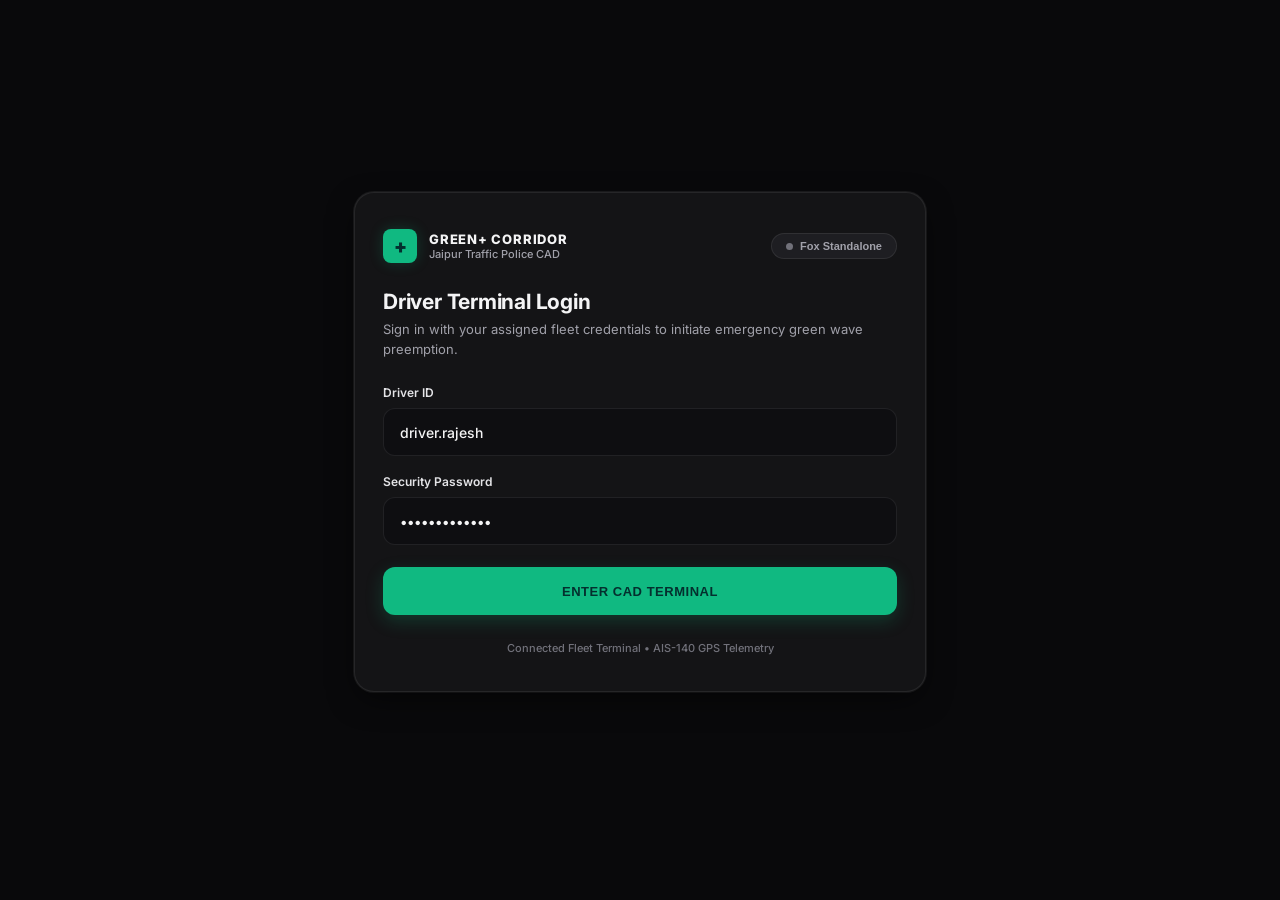
==== commit 1c661164: "style: Upgrade to pure neutral obsidian/charcoal theme, eliminate navy blue, and optimize breathing " ====
--- a/app/driver.html
+++ b/app/driver.html
@@ -3,7 +3,7 @@
 <head>
   <meta charset="UTF-8">
   <meta name="viewport" content="width=device-width, initial-scale=1.0, maximum-scale=1.0, user-scalable=no, viewport-fit=cover">
-  <meta name="theme-color" content="#090d16">
+  <meta name="theme-color" content="#09090b">
   <meta name="apple-mobile-web-app-capable" content="yes">
   <meta name="apple-mobile-web-app-status-bar-style" content="black-translucent">
   <title>Green+ Corridor | Ambulance In-Cab Terminal</title>
--- a/app/css/driver.css
+++ b/app/css/driver.css
@@ -1,48 +1,54 @@
 /* ==========================================================================
    GREEN+ CORRIDOR - Ambulance Driver Mobile In-Cab CAD Terminal
-   Theme: Minimalist Slate & Carbon Executive Palette
-   Professional Emergency Medical Dispatch Design System
+   Theme: Pure Neutral Charcoal & Obsidian Minimalist Design System
+   Eliminating all navy/slate blue tints in favor of an executive,
+   distraction-free, high-contrast emergency medical palette.
    ========================================================================== */
 
 :root {
-  /* Slate & Carbon Modern Minimal Palette */
-  --bg-canvas: #090d16;
-  --bg-surface: #0f172a;
-  --bg-surface-elevated: #1e293b;
-  --bg-card-inner: #141d33;
+  /* Pure Neutral Charcoal & Obsidian Dark Palette (No blue bias) */
+  --bg-canvas: #09090b;
+  --bg-surface: #141416;
+  --bg-surface-elevated: #1e1e22;
+  --bg-card-inner: #0e0e11;
 
   --border-subtle: rgba(255, 255, 255, 0.08);
   --border-hover: rgba(255, 255, 255, 0.16);
-  --border-active: #38bdf8;
-
-  /* Intentional Functional Accents */
+  --border-focus: #10b981;
+
+  /* Functional Clinical Emergency Accents */
   --accent-emerald: #10b981;
-  --accent-emerald-glow: rgba(16, 185, 129, 0.25);
+  --accent-emerald-subtle: rgba(16, 185, 129, 0.12);
+  --accent-emerald-glow: rgba(16, 185, 129, 0.22);
   --accent-emerald-dark: #064e3b;
 
   --accent-amber: #f59e0b;
+  --accent-amber-subtle: rgba(245, 158, 11, 0.12);
+
   --accent-crimson: #ef4444;
-  --accent-crimson-glow: rgba(239, 68, 68, 0.25);
-
-  --text-white: #f8fafc;
-  --text-soft: #e2e8f0;
-  --text-muted: #94a3b8;
-  --text-dim: #64748b;
+  --accent-crimson-subtle: rgba(239, 68, 68, 0.12);
+  --accent-crimson-glow: rgba(239, 68, 68, 0.22);
+
+  /* High-Contrast Neutral Typography */
+  --text-white: #f4f4f5;
+  --text-soft: #e4e4e7;
+  --text-muted: #a1a1aa;
+  --text-dim: #71717a;
 
   --font-sans: 'Inter', -apple-system, BlinkMacSystemFont, "Segoe UI", Roboto, sans-serif;
-  --font-mono: ui-monospace, SFMono-Regular, Menlo, Monaco, Consolas, monospace;
+  --font-mono: 'JetBrains Mono', ui-monospace, SFMono-Regular, Menlo, Monaco, Consolas, monospace;
 
   --radius-sm: 8px;
   --radius-md: 12px;
   --radius-lg: 16px;
-  --radius-xl: 22px;
-
-  --shadow-subtle: 0 4px 20px rgba(0, 0, 0, 0.4);
-  --shadow-card: 0 10px 30px rgba(0, 0, 0, 0.5), 0 0 0 1px var(--border-subtle);
-  --shadow-elevated: 0 20px 40px rgba(0, 0, 0, 0.7), 0 0 0 1px var(--border-hover);
-}
-
-/* Base Reset */
+  --radius-xl: 20px;
+
+  --shadow-subtle: 0 2px 10px rgba(0, 0, 0, 0.35);
+  --shadow-card: 0 10px 30px -5px rgba(0, 0, 0, 0.6), 0 0 0 1px var(--border-subtle);
+  --shadow-elevated: 0 16px 40px -8px rgba(0, 0, 0, 0.8), 0 0 0 1px var(--border-hover);
+}
+
+/* Base Reset & Smooth Rendering */
 *, *::before, *::after {
   box-sizing: border-box;
   margin: 0;
@@ -61,26 +67,25 @@
   overflow-x: hidden;
 }
 
-/* Central Mobile Container */
+/* Central Mobile Container with Ample Breathing Space */
 .app-container {
   width: 100%;
-  max-width: 480px;
+  max-width: 520px;
   margin: 0 auto;
   min-height: 100vh;
   background-color: var(--bg-canvas);
   display: flex;
   flex-direction: column;
   position: relative;
-  box-shadow: 0 0 60px rgba(0, 0, 0, 0.8);
-  padding: 16px;
-  gap: 16px;
-}
-
-@media (min-width: 768px) {
+  padding: 20px 18px 36px 18px;
+  gap: 18px;
+}
+
+@media (min-width: 640px) {
   .app-container {
-    max-width: 640px;
-    padding: 24px;
-    gap: 20px;
+    max-width: 620px;
+    padding: 28px 24px 44px 24px;
+    gap: 22px;
   }
 }
 
@@ -92,7 +97,7 @@
   display: flex;
   align-items: center;
   justify-content: center;
-  min-height: 80vh;
+  min-height: 85vh;
 }
 
 .login-panel {
@@ -100,11 +105,11 @@
   background: var(--bg-surface);
   border: 1px solid var(--border-subtle);
   border-radius: var(--radius-xl);
-  padding: 32px 24px;
+  padding: 36px 28px;
   box-shadow: var(--shadow-card);
   display: flex;
   flex-direction: column;
-  gap: 24px;
+  gap: 26px;
 }
 
 .login-header-row {
@@ -116,21 +121,21 @@
 .app-brand-badge {
   display: flex;
   align-items: center;
-  gap: 10px;
+  gap: 12px;
 }
 
 .brand-plus {
-  width: 32px;
-  height: 32px;
-  border-radius: 8px;
+  width: 34px;
+  height: 34px;
+  border-radius: var(--radius-sm);
   background-color: var(--accent-emerald);
-  color: #000000;
+  color: #042f2e;
   display: flex;
   align-items: center;
   justify-content: center;
   font-weight: 900;
-  font-size: 18px;
-  box-shadow: 0 0 12px var(--accent-emerald-glow);
+  font-size: 19px;
+  box-shadow: 0 0 14px var(--accent-emerald-glow);
 }
 
 .brand-info {
@@ -140,30 +145,30 @@
 
 .brand-title {
   font-size: 13px;
-  font-weight: 900;
-  letter-spacing: 0.08em;
+  font-weight: 800;
+  letter-spacing: 0.06em;
   color: var(--text-white);
 }
 
 .brand-subtitle {
-  font-size: 10px;
-  color: var(--text-muted);
-  font-weight: 600;
+  font-size: 11px;
+  color: var(--text-muted);
+  font-weight: 500;
 }
 
 .btn-server-config {
   background: var(--bg-surface-elevated);
   border: 1px solid var(--border-subtle);
-  border-radius: 20px;
-  padding: 5px 12px;
-  color: var(--text-muted);
-  font-size: 11px;
-  font-weight: 700;
-  display: flex;
-  align-items: center;
-  gap: 6px;
-  cursor: pointer;
-  transition: all 0.2s;
+  border-radius: 9999px;
+  padding: 6px 14px;
+  color: var(--text-muted);
+  font-size: 11px;
+  font-weight: 600;
+  display: flex;
+  align-items: center;
+  gap: 7px;
+  cursor: pointer;
+  transition: all 0.2s ease;
 }
 
 .btn-server-config:hover {
@@ -194,14 +199,14 @@
 }
 
 .login-heading {
-  font-size: 22px;
-  font-weight: 800;
-  letter-spacing: -0.02em;
+  font-size: 21px;
+  font-weight: 700;
+  letter-spacing: -0.01em;
   color: var(--text-white);
 }
 
 .login-desc {
-  font-size: 12px;
+  font-size: 13px;
   color: var(--text-muted);
   line-height: 1.5;
 }
@@ -210,12 +215,12 @@
   display: flex;
   flex-direction: column;
   gap: 8px;
-  margin-bottom: 16px;
+  margin-bottom: 18px;
 }
 
 .login-label {
   font-size: 12px;
-  font-weight: 700;
+  font-weight: 600;
   color: var(--text-soft);
 }
 
@@ -227,21 +232,21 @@
 .login-input {
   width: 100%;
   height: 48px;
-  background-color: var(--bg-canvas);
+  background-color: var(--bg-card-inner);
   border: 1px solid var(--border-subtle);
   border-radius: var(--radius-md);
   padding: 0 16px;
   color: var(--text-white);
   font-size: 14px;
-  font-weight: 600;
+  font-weight: 500;
   outline: none;
   font-family: inherit;
-  transition: all 0.2s ease;
+  transition: border-color 0.2s ease, box-shadow 0.2s ease;
 }
 
 .login-input:focus {
-  border-color: var(--border-active);
-  box-shadow: 0 0 0 3px rgba(56, 189, 248, 0.15);
+  border-color: var(--border-focus);
+  box-shadow: 0 0 0 3px var(--accent-emerald-subtle);
 }
 
 .btn-login {
@@ -252,12 +257,13 @@
   border: none;
   border-radius: var(--radius-md);
   font-size: 13px;
-  font-weight: 800;
+  font-weight: 700;
+  letter-spacing: 0.04em;
   text-transform: uppercase;
-  letter-spacing: 0.08em;
-  cursor: pointer;
-  box-shadow: 0 6px 20px var(--accent-emerald-glow);
+  cursor: pointer;
+  box-shadow: 0 6px 18px var(--accent-emerald-glow);
   transition: all 0.2s ease;
+  margin-top: 4px;
 }
 
 .btn-login:hover {
@@ -269,7 +275,7 @@
   text-align: center;
   font-size: 11px;
   color: var(--text-dim);
-  font-weight: 600;
+  font-weight: 500;
 }
 
 /* ==========================================================================
@@ -287,10 +293,11 @@
   background-color: var(--bg-surface);
   border: 1px solid var(--border-subtle);
   border-radius: var(--radius-lg);
-  padding: 12px 18px;
+  padding: 14px 20px;
   display: flex;
   align-items: center;
   justify-content: space-between;
+  box-shadow: var(--shadow-subtle);
 }
 
 .system-title-group {
@@ -300,9 +307,9 @@
 }
 
 .system-badge-icon {
-  width: 28px;
-  height: 28px;
-  border-radius: 8px;
+  width: 30px;
+  height: 30px;
+  border-radius: var(--radius-sm);
   background: var(--accent-emerald);
   color: #042f2e;
   display: flex;
@@ -313,16 +320,17 @@
 }
 
 .system-title {
-  font-size: 13px;
-  font-weight: 800;
+  font-size: 14px;
+  font-weight: 700;
   color: var(--text-white);
   letter-spacing: -0.01em;
 }
 
 .system-sub {
-  font-size: 10px;
-  color: var(--text-muted);
-  font-weight: 600;
+  font-size: 11px;
+  color: var(--text-muted);
+  font-weight: 500;
+  margin-top: 1px;
 }
 
 .system-right-group {
@@ -334,22 +342,23 @@
 .system-clock-badge {
   display: flex;
   align-items: center;
-  gap: 6px;
-  background-color: var(--bg-canvas);
-  border: 1px solid var(--border-subtle);
-  padding: 4px 10px;
-  border-radius: 20px;
+  gap: 7px;
+  background-color: var(--bg-card-inner);
+  border: 1px solid var(--border-subtle);
+  padding: 5px 12px;
+  border-radius: 9999px;
   font-family: var(--font-mono);
-  font-size: 11px;
-  font-weight: 700;
+  font-size: 12px;
+  font-weight: 600;
   color: var(--text-white);
 }
 
 .status-live-dot {
-  width: 6px;
-  height: 6px;
+  width: 7px;
+  height: 7px;
   border-radius: 50%;
   background-color: var(--accent-emerald);
+  box-shadow: 0 0 8px var(--accent-emerald);
   animation: pulseDot 1.5s infinite;
 }
 
@@ -363,11 +372,11 @@
   border: 1px solid var(--border-subtle);
   color: var(--text-muted);
   font-size: 11px;
-  font-weight: 700;
-  padding: 4px 10px;
-  border-radius: 20px;
-  cursor: pointer;
-  transition: all 0.2s;
+  font-weight: 600;
+  padding: 5px 12px;
+  border-radius: 9999px;
+  cursor: pointer;
+  transition: all 0.2s ease;
 }
 
 .btn-signout:hover {
@@ -380,10 +389,11 @@
   background-color: var(--bg-surface);
   border: 1px solid var(--border-subtle);
   border-radius: var(--radius-lg);
-  padding: 18px 20px;
-  display: flex;
-  flex-direction: column;
-  gap: 14px;
+  padding: 22px 24px;
+  display: flex;
+  flex-direction: column;
+  gap: 16px;
+  box-shadow: var(--shadow-subtle);
 }
 
 .mission-card-header {
@@ -393,32 +403,32 @@
 }
 
 .mission-label {
-  font-size: 10px;
-  font-weight: 800;
-  text-transform: uppercase;
-  letter-spacing: 0.08em;
-  color: var(--text-muted);
-}
-
-.gps-mode-badge {
-  font-size: 10px;
-  font-weight: 800;
+  font-size: 11px;
+  font-weight: 700;
   text-transform: uppercase;
   letter-spacing: 0.05em;
+  color: var(--text-muted);
+}
+
+.gps-mode-badge {
+  font-size: 11px;
+  font-weight: 700;
+  letter-spacing: 0.03em;
+  text-transform: uppercase;
   color: var(--accent-emerald);
-  background: rgba(16, 185, 129, 0.12);
+  background: var(--accent-emerald-subtle);
   border: 1px solid rgba(16, 185, 129, 0.3);
-  padding: 3px 8px;
-  border-radius: 20px;
+  padding: 3px 10px;
+  border-radius: 9999px;
 }
 
 .route-select-grid {
   display: grid;
   grid-template-columns: 1fr;
-  gap: 12px;
-}
-
-@media (min-width: 540px) {
+  gap: 14px;
+}
+
+@media (min-width: 520px) {
   .route-select-grid {
     grid-template-columns: 1fr 1fr;
   }
@@ -432,52 +442,55 @@
 
 .select-label {
   font-size: 11px;
-  font-weight: 700;
-  color: var(--text-soft);
+  font-weight: 600;
+  color: var(--text-muted);
 }
 
 .minimal-select {
   width: 100%;
-  height: 42px;
-  background-color: var(--bg-canvas);
-  border: 1px solid var(--border-subtle);
-  border-radius: var(--radius-md);
-  padding: 0 12px;
-  color: var(--text-white);
-  font-size: 12px;
-  font-weight: 600;
+  height: 44px;
+  background-color: var(--bg-card-inner);
+  border: 1px solid var(--border-subtle);
+  border-radius: var(--radius-sm);
+  padding: 0 14px;
+  color: var(--text-white);
+  font-size: 13px;
+  font-weight: 500;
   outline: none;
   font-family: inherit;
-  transition: border-color 0.2s;
-  cursor: pointer;
+  cursor: pointer;
+  transition: border-color 0.2s ease;
 }
 
 .minimal-select:focus {
-  border-color: var(--border-active);
+  border-color: var(--border-focus);
 }
 
 .mission-actions-row {
+  display: flex;
   margin-top: 4px;
 }
 
 .btn-primary-mission {
   width: 100%;
-  height: 44px;
+  height: 46px;
   background-color: var(--bg-surface-elevated);
   border: 1px solid var(--border-hover);
   color: var(--text-white);
-  border-radius: var(--radius-md);
-  font-size: 12px;
-  font-weight: 800;
-  text-transform: uppercase;
-  letter-spacing: 0.06em;
-  cursor: pointer;
-  transition: all 0.2s;
+  border-radius: var(--radius-sm);
+  font-size: 13px;
+  font-weight: 600;
+  cursor: pointer;
+  display: flex;
+  align-items: center;
+  justify-content: center;
+  gap: 8px;
+  transition: all 0.2s ease;
 }
 
 .btn-primary-mission:hover {
-  background-color: #27354f;
-  border-color: var(--border-active);
+  background-color: rgba(255, 255, 255, 0.08);
+  border-color: rgba(255, 255, 255, 0.25);
 }
 
 /* Corridor Summary Card */
@@ -485,17 +498,18 @@
   background-color: var(--bg-surface);
   border: 1px solid var(--border-subtle);
   border-radius: var(--radius-lg);
-  padding: 16px 20px;
-  display: flex;
-  flex-direction: column;
-  gap: 12px;
+  padding: 20px 24px;
+  display: flex;
+  flex-direction: column;
+  gap: 14px;
+  box-shadow: var(--shadow-subtle);
 }
 
 .corridor-meta-row {
   display: flex;
   align-items: flex-start;
   justify-content: space-between;
-  gap: 12px;
+  gap: 16px;
 }
 
 .corridor-title-group {
@@ -505,38 +519,38 @@
 }
 
 .corridor-title {
-  font-size: 15px;
-  font-weight: 800;
+  font-size: 16px;
+  font-weight: 700;
   color: var(--text-white);
   letter-spacing: -0.01em;
 }
 
 .corridor-path {
-  font-size: 11px;
+  font-size: 12px;
   color: var(--text-muted);
   line-height: 1.4;
 }
 
 .corridor-pill {
-  font-size: 10px;
-  font-weight: 800;
+  font-size: 11px;
+  font-weight: 700;
   color: var(--accent-emerald);
-  background: rgba(16, 185, 129, 0.1);
-  border: 1px solid rgba(16, 185, 129, 0.25);
-  padding: 3px 8px;
-  border-radius: 12px;
+  background-color: var(--accent-emerald-subtle);
+  border: 1px solid rgba(16, 185, 129, 0.3);
+  padding: 3px 10px;
+  border-radius: 9999px;
   white-space: nowrap;
 }
 
-/* 4-Stat Metrics Strip */
+/* 4 Essential Metrics Strip */
 .metrics-strip {
   display: grid;
   grid-template-columns: repeat(4, 1fr);
   gap: 8px;
-  background-color: var(--bg-canvas);
-  border: 1px solid var(--border-subtle);
-  border-radius: var(--radius-md);
-  padding: 10px 6px;
+  background-color: var(--bg-card-inner);
+  border: 1px solid var(--border-subtle);
+  border-radius: var(--radius-sm);
+  padding: 12px 8px;
 }
 
 .metric-cell {
@@ -548,18 +562,18 @@
 }
 
 .m-label {
-  font-size: 9px;
-  font-weight: 700;
+  font-size: 10px;
+  font-weight: 600;
   text-transform: uppercase;
+  letter-spacing: 0.05em;
   color: var(--text-dim);
-  letter-spacing: 0.05em;
 }
 
 .m-value {
-  font-size: 13px;
-  font-weight: 800;
+  font-size: 14px;
+  font-weight: 700;
+  color: var(--text-white);
   font-family: var(--font-mono);
-  color: var(--text-white);
 }
 
 .m-value.emerald {
@@ -568,137 +582,147 @@
 
 /* Interactive Navigation Map Stage */
 .map-stage-wrapper {
-  width: 100%;
-  height: 320px;
+  position: relative;
+  width: 100%;
+  height: 380px;
   border-radius: var(--radius-lg);
   overflow: hidden;
-  position: relative;
-  border: 1px solid var(--border-subtle);
-  background-color: var(--bg-canvas);
+  border: 1px solid var(--border-subtle);
+  box-shadow: var(--shadow-subtle);
 }
 
 #navMapLeaflet {
   width: 100%;
   height: 100%;
-  background-color: #0b0f19;
-}
-
-/* Floating Turn Guidance HUD */
+  background-color: var(--bg-surface);
+}
+
+/* Turn Guidance HUD */
 .map-turn-hud {
   position: absolute;
-  top: 12px;
-  left: 12px;
-  right: 12px;
-  background-color: rgba(15, 23, 42, 0.94);
-  backdrop-filter: blur(10px);
-  -webkit-backdrop-filter: blur(10px);
-  border: 1px solid var(--border-hover);
-  border-radius: var(--radius-md);
+  top: 14px;
+  left: 14px;
+  right: 14px;
+  z-index: 1000;
+  background-color: rgba(20, 20, 22, 0.92);
+  backdrop-filter: blur(8px);
+  border: 1px solid var(--border-subtle);
+  border-radius: var(--radius-sm);
   padding: 10px 14px;
   display: flex;
   align-items: center;
   gap: 12px;
-  z-index: 1000;
-  box-shadow: var(--shadow-subtle);
+  box-shadow: 0 4px 16px rgba(0, 0, 0, 0.5);
 }
 
 .turn-arrow-box {
-  width: 30px;
-  height: 30px;
-  border-radius: 8px;
+  width: 32px;
+  height: 32px;
+  border-radius: var(--radius-sm);
   background-color: var(--accent-emerald);
   color: #042f2e;
+  font-weight: 900;
+  font-size: 18px;
   display: flex;
   align-items: center;
   justify-content: center;
-  font-size: 16px;
-  font-weight: 900;
   flex-shrink: 0;
 }
 
 .turn-text-group {
-  flex: 1;
+  display: flex;
+  flex-direction: column;
+  gap: 2px;
 }
 
 .turn-dist-text {
+  font-size: 11px;
+  font-weight: 700;
+  color: var(--accent-emerald);
+  text-transform: uppercase;
+  letter-spacing: 0.04em;
+}
+
+.turn-inst-text {
   font-size: 12px;
-  font-weight: 800;
-  color: var(--text-white);
-}
-
-.turn-inst-text {
-  font-size: 10px;
-  color: var(--text-muted);
+  font-weight: 600;
+  color: var(--text-white);
   line-height: 1.3;
 }
 
-/* Floating Map Buttons */
 .map-floating-controls {
   position: absolute;
-  bottom: 12px;
-  right: 12px;
+  bottom: 14px;
+  right: 14px;
+  z-index: 1000;
   display: flex;
   flex-direction: column;
   gap: 6px;
-  z-index: 1000;
 }
 
 .btn-map-control {
   width: 36px;
   height: 36px;
+  border-radius: var(--radius-sm);
   background-color: var(--bg-surface);
-  border: 1px solid var(--border-hover);
-  border-radius: 8px;
-  color: var(--text-white);
-  font-size: 14px;
-  font-weight: 800;
+  border: 1px solid var(--border-subtle);
+  color: var(--text-white);
+  font-size: 16px;
+  font-weight: 700;
   display: flex;
   align-items: center;
   justify-content: center;
   cursor: pointer;
-  box-shadow: var(--shadow-subtle);
-  transition: all 0.2s;
+  transition: all 0.2s ease;
+  box-shadow: 0 2px 8px rgba(0, 0, 0, 0.4);
 }
 
 .btn-map-control:hover {
   background-color: var(--bg-surface-elevated);
-  border-color: var(--text-white);
-}
-
-/* Live Telemetry Control Card */
+  border-color: var(--border-hover);
+}
+
+/* Live Driving Telemetry Card */
 .telemetry-control-card {
   background-color: var(--bg-surface);
   border: 1px solid var(--border-subtle);
   border-radius: var(--radius-lg);
-  padding: 18px 20px;
+  padding: 22px 24px;
   display: flex;
   flex-direction: column;
   gap: 16px;
+  box-shadow: var(--shadow-subtle);
 }
 
 .telemetry-stats-row {
   display: grid;
   grid-template-columns: repeat(4, 1fr);
   gap: 8px;
+  background-color: var(--bg-card-inner);
+  border: 1px solid var(--border-subtle);
+  border-radius: var(--radius-sm);
+  padding: 14px 10px;
 }
 
 .tel-stat-item {
   display: flex;
   flex-direction: column;
-  gap: 3px;
+  align-items: center;
+  text-align: center;
+  gap: 2px;
 }
 
 .tel-stat-label {
-  font-size: 9px;
-  font-weight: 700;
+  font-size: 10px;
+  font-weight: 600;
+  color: var(--text-dim);
   text-transform: uppercase;
-  color: var(--text-dim);
   letter-spacing: 0.05em;
 }
 
 .tel-stat-num {
-  font-size: 14px;
-  font-weight: 800;
+  font-size: 13px;
+  font-weight: 700;
   color: var(--text-white);
   font-family: var(--font-mono);
 }
@@ -707,11 +731,6 @@
   color: var(--accent-emerald);
 }
 
-.tel-stat-num.mono {
-  font-size: 11px;
-}
-
-/* Run Action Buttons */
 .run-buttons-grid {
   display: grid;
   grid-template-columns: 2fr 1fr;
@@ -723,18 +742,16 @@
   background-color: var(--accent-emerald);
   color: #042f2e;
   border: none;
-  border-radius: var(--radius-md);
-  font-size: 12px;
-  font-weight: 800;
-  text-transform: uppercase;
-  letter-spacing: 0.06em;
+  border-radius: var(--radius-sm);
+  font-size: 13px;
+  font-weight: 700;
   display: flex;
   align-items: center;
   justify-content: center;
   gap: 8px;
   cursor: pointer;
-  box-shadow: 0 6px 20px var(--accent-emerald-glow);
-  transition: all 0.2s;
+  box-shadow: 0 4px 14px var(--accent-emerald-glow);
+  transition: all 0.2s ease;
 }
 
 .btn-run-start:hover {
@@ -743,24 +760,20 @@
 
 .btn-run-start.active {
   background-color: var(--accent-amber);
-  color: #451a03;
-  box-shadow: 0 6px 20px rgba(245, 158, 11, 0.3);
-}
-
-.run-icon {
-  font-size: 10px;
+  color: #000000;
+  box-shadow: 0 4px 14px rgba(245, 158, 11, 0.3);
 }
 
 .btn-run-reset {
   height: 48px;
-  background-color: var(--bg-surface-elevated);
-  border: 1px solid var(--border-subtle);
-  color: var(--text-muted);
-  border-radius: var(--radius-md);
-  font-size: 11px;
-  font-weight: 700;
-  cursor: pointer;
-  transition: all 0.2s;
+  background-color: var(--bg-card-inner);
+  border: 1px solid var(--border-subtle);
+  color: var(--text-muted);
+  border-radius: var(--radius-sm);
+  font-size: 12px;
+  font-weight: 600;
+  cursor: pointer;
+  transition: all 0.2s ease;
 }
 
 .btn-run-reset:hover {
@@ -769,7 +782,7 @@
 }
 
 .telemetry-footnote {
-  font-size: 10px;
+  font-size: 11px;
   color: var(--text-dim);
   text-align: center;
   line-height: 1.4;
@@ -780,243 +793,205 @@
   background-color: var(--bg-surface);
   border: 1px solid var(--border-subtle);
   border-radius: var(--radius-lg);
-  overflow: hidden;
+  padding: 14px 18px;
+  box-shadow: var(--shadow-subtle);
 }
 
 .accordion-summary {
-  padding: 14px 18px;
+  font-size: 13px;
+  font-weight: 600;
+  color: var(--text-soft);
+  cursor: pointer;
+  user-select: none;
+  display: flex;
+  align-items: center;
+  justify-content: space-between;
+}
+
+.accordion-content {
+  margin-top: 16px;
+  display: flex;
+  flex-direction: column;
+  gap: 16px;
+}
+
+.accordion-subheading {
+  font-size: 11px;
+  font-weight: 700;
+  color: var(--text-muted);
+  text-transform: uppercase;
+  letter-spacing: 0.05em;
+  margin-bottom: 8px;
+}
+
+/* Signals List */
+.signal-items-list {
+  display: flex;
+  flex-direction: column;
+  gap: 8px;
+}
+
+.signal-node-row {
+  display: flex;
+  align-items: center;
+  justify-content: space-between;
+  background-color: var(--bg-card-inner);
+  border: 1px solid var(--border-subtle);
+  border-radius: var(--radius-sm);
+  padding: 10px 14px;
+}
+
+.signal-node-name {
   font-size: 12px;
-  font-weight: 700;
-  color: var(--text-soft);
-  cursor: pointer;
-  list-style: none;
+  font-weight: 600;
+  color: var(--text-white);
+}
+
+.signal-node-sub {
+  font-size: 10px;
+  color: var(--text-dim);
+  margin-top: 2px;
+}
+
+.signal-timer-badge {
+  font-family: var(--font-mono);
+  font-size: 11px;
+  font-weight: 700;
+  color: var(--accent-emerald);
+  background-color: var(--accent-emerald-subtle);
+  border: 1px solid rgba(16, 185, 129, 0.25);
+  padding: 3px 8px;
+  border-radius: 4px;
+}
+
+/* Alternate Routes List */
+.alt-routes-list {
+  display: flex;
+  flex-direction: column;
+  gap: 8px;
+}
+
+.alt-route-item {
   display: flex;
   align-items: center;
   justify-content: space-between;
-  user-select: none;
-}
-
-.accordion-summary::-webkit-details-marker {
-  display: none;
-}
-
-.accordion-chevron {
-  color: var(--text-muted);
-  font-size: 12px;
-  transition: transform 0.2s ease;
-}
-
-.details-accordion[open] .accordion-chevron {
-  transform: rotate(180deg);
-}
-
-.accordion-content {
-  padding: 0 18px 18px 18px;
-  display: flex;
-  flex-direction: column;
-  gap: 12px;
-}
-
-.traffic-status-text {
-  font-size: 11px;
-  color: var(--text-muted);
-  line-height: 1.4;
-}
-
-.signal-timing-list {
-  display: flex;
-  flex-direction: column;
-  gap: 8px;
-}
-
-.signal-timing-row {
-  display: flex;
-  align-items: center;
-  justify-content: space-between;
-  font-size: 11px;
-  padding: 8px 12px;
-  background-color: var(--bg-canvas);
-  border: 1px solid var(--border-subtle);
-  border-radius: var(--radius-sm);
-}
-
-.signal-name {
-  color: var(--text-white);
-  font-weight: 600;
-}
-
-.signal-timing-badge {
-  font-family: var(--font-mono);
-  font-weight: 700;
-  color: var(--accent-emerald);
-  background: rgba(16, 185, 129, 0.1);
-  padding: 2px 6px;
-  border-radius: 4px;
-}
-
-.alt-routes-header {
-  font-size: 10px;
-  font-weight: 800;
-  text-transform: uppercase;
-  color: var(--text-dim);
-  letter-spacing: 0.05em;
-  margin-top: 4px;
-}
-
-.alt-routes-list {
-  display: flex;
-  flex-direction: column;
-  gap: 8px;
-}
-
-.alt-route-item {
-  background-color: var(--bg-canvas);
-  border: 1px solid var(--border-subtle);
-  border-radius: var(--radius-md);
-  padding: 10px 14px;
-  display: flex;
-  align-items: center;
-  justify-content: space-between;
-  cursor: pointer;
-  transition: all 0.2s;
+  background-color: var(--bg-card-inner);
+  border: 1px solid var(--border-subtle);
+  border-radius: var(--radius-sm);
+  padding: 12px 14px;
+  cursor: pointer;
+  transition: all 0.2s ease;
 }
 
 .alt-route-item:hover {
   border-color: var(--border-hover);
-  background-color: var(--bg-surface-elevated);
+}
+
+.alt-route-item.selected {
+  border-color: var(--accent-emerald);
+  background-color: rgba(16, 185, 129, 0.04);
 }
 
 .alt-route-name {
-  font-size: 12px;
-  font-weight: 700;
-  color: var(--text-white);
-}
-
-.alt-route-sub {
-  font-size: 10px;
+  font-size: 13px;
+  font-weight: 600;
+  color: var(--text-white);
+}
+
+.alt-route-via {
+  font-size: 11px;
   color: var(--text-dim);
-}
-
-.alt-route-stats {
-  font-size: 11px;
+  margin-top: 2px;
+}
+
+.alt-route-eta {
   font-family: var(--font-mono);
-  font-weight: 700;
-  color: var(--text-muted);
-  text-align: right;
-}
-
-/* Toast Bar */
-.toast-bar {
+  font-size: 13px;
+  font-weight: 700;
+  color: var(--accent-emerald);
+}
+
+/* Modal Backdrop */
+.modal-backdrop {
+  position: fixed;
+  top: 0;
+  left: 0;
+  right: 0;
+  bottom: 0;
+  background-color: rgba(0, 0, 0, 0.75);
+  backdrop-filter: blur(4px);
+  display: flex;
+  align-items: center;
+  justify-content: center;
+  z-index: 99999;
+  padding: 16px;
+}
+
+.modal-dialog {
+  background-color: var(--bg-surface);
+  border: 1px solid var(--border-subtle);
+  border-radius: var(--radius-lg);
+  padding: 24px;
+  width: 100%;
+  max-width: 440px;
+  box-shadow: var(--shadow-card);
+  display: flex;
+  flex-direction: column;
+  gap: 16px;
+}
+
+.modal-header-row {
+  display: flex;
+  align-items: center;
+  justify-content: space-between;
+}
+
+.modal-heading {
+  font-size: 16px;
+  font-weight: 700;
+  color: var(--text-white);
+}
+
+.btn-close-dialog {
+  background: transparent;
+  border: none;
+  color: var(--text-muted);
+  font-size: 20px;
+  cursor: pointer;
+  display: flex;
+  align-items: center;
+  justify-content: center;
+  width: 28px;
+  height: 28px;
+  border-radius: 4px;
+}
+
+.btn-close-dialog:hover {
+  color: var(--text-white);
+  background-color: rgba(255, 255, 255, 0.06);
+}
+
+/* Toast Component */
+.app-toast {
   position: fixed;
   bottom: 24px;
   left: 50%;
   transform: translateX(-50%);
-  background-color: #0f172a;
-  border: 1px solid var(--border-hover);
-  color: var(--text-white);
-  padding: 10px 20px;
-  border-radius: 30px;
+  background-color: var(--bg-surface-elevated);
+  border: 1px solid var(--border-subtle);
+  border-left: 3px solid var(--accent-emerald);
+  color: var(--text-white);
+  padding: 10px 18px;
+  border-radius: var(--radius-sm);
   font-size: 12px;
-  font-weight: 700;
-  box-shadow: 0 10px 30px rgba(0, 0, 0, 0.8);
-  z-index: 10000;
-  pointer-events: none;
-  animation: toastFade 0.3s ease forwards;
+  font-weight: 600;
+  box-shadow: var(--shadow-card);
+  z-index: 100000;
+  white-space: nowrap;
+  animation: toastFade 0.25s ease;
 }
 
 @keyframes toastFade {
-  0% { opacity: 0; transform: translate(-50%, 10px); }
-  100% { opacity: 1; transform: translate(-50%, 0); }
-}
-
-/* Server Configuration Modal */
-.server-config-modal-backdrop {
-  position: fixed;
-  inset: 0;
-  background-color: rgba(0, 0, 0, 0.85);
-  backdrop-filter: blur(8px);
-  -webkit-backdrop-filter: blur(8px);
-  z-index: 9999;
-  display: flex;
-  align-items: center;
-  justify-content: center;
-  padding: 20px;
-}
-
-.server-config-modal {
-  background: var(--bg-surface);
-  border: 1px solid var(--border-hover);
-  border-radius: var(--radius-lg);
-  width: 100%;
-  max-width: 380px;
-  padding: 24px;
-  box-shadow: var(--shadow-elevated);
-}
-
-.server-modal-header {
-  display: flex;
-  align-items: center;
-  justify-content: space-between;
-  margin-bottom: 12px;
-}
-
-.server-modal-title {
-  font-size: 14px;
-  font-weight: 800;
-  color: var(--text-white);
-  text-transform: uppercase;
-  letter-spacing: 0.05em;
-}
-
-.btn-close-server-modal {
-  background: transparent;
-  border: none;
-  color: var(--text-muted);
-  font-size: 22px;
-  cursor: pointer;
-  line-height: 1;
-}
-
-.server-modal-desc {
-  font-size: 11px;
-  color: var(--text-muted);
-  line-height: 1.5;
-  margin-bottom: 16px;
-}
-
-.server-status-info {
-  font-size: 11px;
-  color: var(--text-soft);
-  margin-top: 10px;
-  font-family: var(--font-mono);
-}
-
-.server-modal-actions {
-  display: flex;
-  gap: 10px;
-  margin-top: 18px;
-}
-
-.btn-test-server {
-  flex: 1;
-  background: var(--bg-surface-elevated);
-  border: 1px solid var(--border-subtle);
-  color: var(--text-white);
-  padding: 10px;
-  border-radius: var(--radius-sm);
-  font-size: 11px;
-  font-weight: 800;
-  cursor: pointer;
-}
-
-.btn-save-server {
-  flex: 1;
-  background: var(--accent-emerald);
-  border: none;
-  color: #042f2e;
-  padding: 10px;
-  border-radius: var(--radius-sm);
-  font-size: 11px;
-  font-weight: 800;
-  cursor: pointer;
-}
+  from { opacity: 0; transform: translate(-50%, 10px); }
+  to { opacity: 1; transform: translate(-50%, 0); }
+}
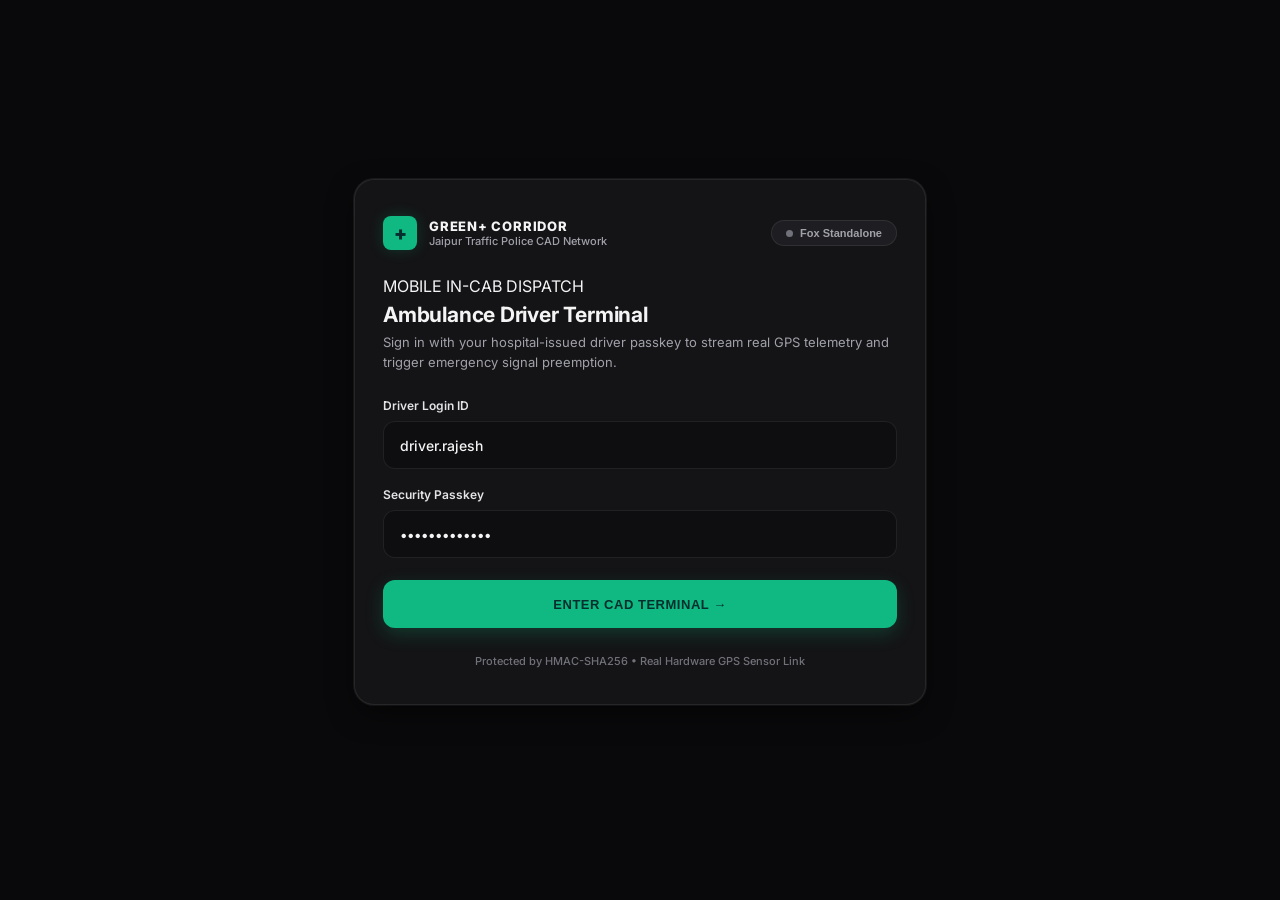
==== commit a8deff18: "feat: Stream real Android GPS coordinates live to Fox backend, complete GPS card UI, and dual-sign A" ====
--- a/app/driver.html
+++ b/app/driver.html
@@ -11,15 +11,15 @@
   <!-- Web App Manifest for PWA Android Installation -->
   <link rel="manifest" href="manifest.json">
   
-  <!-- Google Fonts: Inter -->
+  <!-- Google Fonts: Inter & JetBrains Mono -->
   <link rel="preconnect" href="https://fonts.googleapis.com">
   <link rel="preconnect" href="https://fonts.gstatic.com" crossorigin>
-  <link href="https://fonts.googleapis.com/css2?family=Inter:wght@400;500;600;700;800;900&display=swap" rel="stylesheet">
+  <link href="https://fonts.googleapis.com/css2?family=Inter:wght@400;500;600;700;800;900&family=JetBrains+Mono:wght@500;700;800&display=swap" rel="stylesheet">
   
   <!-- Leaflet Map CSS (Offline bundled) -->
   <link rel="stylesheet" href="lib/leaflet/leaflet.css" />
   
-  <!-- Minimalist Emergency CAD Stylesheet -->
+  <!-- Minimalist Executive Stylesheet -->
   <link rel="stylesheet" href="css/driver.css">
 </head>
 <body>
@@ -27,7 +27,7 @@
   <div class="app-container" id="appContainer">
 
     <!-- =======================================================================
-         PART 1: MINIMAL LOGIN SCREEN
+         PART 1: MINIMAL LOGIN SCREEN (Matching Landing Page Mockup Aesthetic)
          ======================================================================= -->
     <section class="login-screen" id="loginScreen">
       <div class="login-panel">
@@ -36,8 +36,8 @@
           <div class="app-brand-badge">
             <span class="brand-plus">+</span>
             <div class="brand-info">
-              <span class="brand-title">GREEN+ CORRIDOR</span>
-              <span class="brand-subtitle">Jaipur Traffic Police CAD</span>
+              <span class="brand-title">GREEN<span class="brand-accent">+</span> CORRIDOR</span>
+              <span class="brand-subtitle">Jaipur Traffic Police CAD Network</span>
             </div>
           </div>
           <button type="button" class="btn-server-config" id="btnServerConfig" title="Configure Fox Backend Server IP">
@@ -47,13 +47,14 @@
         </div>
 
         <div class="login-title-group">
-          <h1 class="login-heading">Driver Terminal Login</h1>
-          <p class="login-desc">Sign in with your assigned fleet credentials to initiate emergency green wave preemption.</p>
+          <span class="tag-badge">MOBILE IN-CAB DISPATCH</span>
+          <h1 class="login-heading">Ambulance Driver Terminal</h1>
+          <p class="login-desc">Sign in with your hospital-issued driver passkey to stream real GPS telemetry and trigger emergency signal preemption.</p>
         </div>
 
         <form id="driverLoginForm" autocomplete="off">
           <div class="login-group">
-            <label for="loginId" class="login-label">Driver ID</label>
+            <label for="loginId" class="login-label">Driver Login ID</label>
             <div class="login-input-wrapper">
               <input 
                 type="text" 
@@ -69,13 +70,13 @@
           </div>
 
           <div class="login-group">
-            <label for="loginPassword" class="login-label">Security Password</label>
+            <label for="loginPassword" class="login-label">Security Passkey</label>
             <div class="login-input-wrapper">
               <input 
                 type="password" 
                 id="loginPassword" 
                 class="login-input" 
-                placeholder="Password" 
+                placeholder="Passkey" 
                 value="Ambulance@123" 
                 required 
                 autocomplete="current-password"
@@ -84,12 +85,12 @@
           </div>
 
           <button type="submit" class="btn-login" id="btnLogin">
-            <span>Enter CAD Terminal</span>
+            <span>Enter CAD Terminal &rarr;</span>
           </button>
         </form>
 
         <div class="login-footer-hint">
-          <span>Connected Fleet Terminal &bull; AIS-140 GPS Telemetry</span>
+          <span>Protected by HMAC-SHA256 &bull; Real Hardware GPS Sensor Link</span>
         </div>
       </div>
     </section>
@@ -104,8 +105,8 @@
         <div class="system-title-group">
           <div class="system-badge-icon">+</div>
           <div>
-            <div class="system-title">Ambulance CAD</div>
-            <div class="system-sub" id="hudDriverBadge">ID: driver.rajesh &bull; RJ-14-AMB-108</div>
+            <div class="system-title">Green+ Ambulance CAD</div>
+            <div class="system-sub" id="hudDriverBadge">ID: driver.rajesh &bull; AMB-SMS-01</div>
           </div>
         </div>
         <div class="system-right-group">
@@ -117,20 +118,63 @@
         </div>
       </header>
 
+      <!-- REAL ANDROID GPS HARDWARE RADAR CARD -->
+      <div class="gps-hardware-card" id="gpsHardwareCard">
+        <div class="gps-card-header">
+          <div class="gps-status-indicator">
+            <span class="status-live-dot" id="gpsIndicatorDot"></span>
+            <span class="gps-status-title" id="gpsStatusHeader">ACQUIRING REAL ANDROID GPS...</span>
+          </div>
+          <button type="button" class="btn-gps-refresh" id="btnRefreshGps" title="Acquire or Recenter Real Device Location">
+            <span>⌖ Recenter GPS</span>
+          </button>
+        </div>
+
+        <div class="gps-stats-grid">
+          <div class="gps-stat-cell">
+            <span class="gps-stat-lbl">REAL LATITUDE</span>
+            <span class="gps-stat-val font-mono" id="gpsLiveLat">--.----°N</span>
+          </div>
+          <div class="gps-stat-cell">
+            <span class="gps-stat-lbl">REAL LONGITUDE</span>
+            <span class="gps-stat-val font-mono" id="gpsLiveLng">--.----°E</span>
+          </div>
+          <div class="gps-stat-cell">
+            <span class="gps-stat-lbl">ACCURACY</span>
+            <span class="gps-stat-val font-mono" id="gpsLiveAccuracy">± --m</span>
+          </div>
+          <div class="gps-stat-cell">
+            <span class="gps-stat-lbl">TELEMETRY LINK</span>
+            <span class="gps-stat-val accent-emerald font-mono" id="gpsStreamPings">Standby</span>
+          </div>
+        </div>
+
+        <!-- Android Location Permission Alert Banner (Hidden by default, shown if permission is denied) -->
+        <div class="gps-permission-alert" id="gpsPermissionAlert" style="display: none;">
+          <div class="alert-icon">⚠️</div>
+          <div class="alert-body">
+            <div class="alert-title">Android Location Permission Required</div>
+            <div class="alert-msg">Allow location access when prompted, or open <strong>Android Settings &rarr; Apps &rarr; Green+ Corridor Ambulance &rarr; Permissions &rarr; Location &rarr; 'Allow only while using the app'</strong>.</div>
+          </div>
+          <button type="button" class="btn-alert-action" id="btnRequestPermission">Grant Access</button>
+        </div>
+      </div>
+
       <!-- Mission Planning & Destination Selector Card -->
       <div class="mission-card">
         <div class="mission-card-header">
           <span class="mission-label">EMERGENCY CORRIDOR DISPATCH</span>
-          <span class="gps-mode-badge" id="telStatusText">GPS Standby</span>
+          <span class="gps-mode-badge" id="telStatusText">Real GPS Standby</span>
         </div>
 
         <form id="routeLocationForm">
           <div class="route-select-grid">
             <div class="route-select-item">
-              <label for="locFrom" class="select-label">Origin Location</label>
+              <label for="locFrom" class="select-label">Trip Origin</label>
               <select id="locFrom" class="minimal-select">
-                <option value="vaishali" selected>Current Location (Vaishali Nagar Depot)</option>
-                <option value="mansarovar">Mansarovar (Shipra Path Station)</option>
+                <option value="real_device_gps" selected>📍 My Real Android Location (Live GPS)</option>
+                <option value="vaishali">Vaishali Nagar Depot</option>
+                <option value="mansarovar">Mansarovar (Shipra Path)</option>
                 <option value="cscheme">C-Scheme (Statue Circle)</option>
               </select>
             </div>
@@ -146,7 +190,7 @@
 
           <div class="mission-actions-row">
             <button type="submit" class="btn-primary-mission" id="btnCalculateRoute">
-              <span>Calculate Optimal Corridor</span>
+              <span>Calculate Optimal Green Wave Corridor</span>
             </button>
           </div>
         </form>
@@ -157,44 +201,42 @@
         <div class="corridor-meta-row">
           <div class="corridor-title-group">
             <h2 class="corridor-title" id="brTitle">JLN Marg Green Corridor</h2>
-            <div class="corridor-path" id="brPath">Vaishali Nagar &bull; Ajmer Road &bull; Ambedkar Circle &bull; SMS Hospital</div>
+            <div class="corridor-path" id="brPath">Real Android Location &bull; JLN Marg &bull; SMS Trauma Bay</div>
           </div>
           <span class="corridor-pill" id="brAvailabilityPill">94% Road Capacity</span>
         </div>
 
-        <!-- 4 Essential Metrics Strip -->
+        <!-- 4 Essential Metrics Strip (Landing Page Mockup Style) -->
         <div class="metrics-strip">
           <div class="metric-cell">
             <span class="m-label">Distance</span>
-            <span class="m-value" id="brDistance">3.8 km</span>
+            <span class="m-value" id="brDistance">-- km</span>
           </div>
           <div class="metric-cell">
             <span class="m-label">Signals</span>
-            <span class="m-value" id="brSignals">3 Pre-empted</span>
+            <span class="m-value" id="brSignals">4 Pre-empted</span>
           </div>
           <div class="metric-cell">
             <span class="m-label">Target ETA</span>
-            <span class="m-value emerald" id="brTime">7m 40s</span>
+            <span class="m-value emerald" id="brTime">--</span>
           </div>
           <div class="metric-cell">
-            <span class="m-label">Availability</span>
+            <span class="m-label">Capacity</span>
             <span class="m-value" id="brAvailabilityVal">94%</span>
           </div>
         </div>
 
-        <!-- Progress bar hidden value holder for JS -->
         <div style="display:none;"><div id="trafficAvailBar" style="width:94%;"></div></div>
       </div>
 
       <!-- Interactive Navigation Map Stage -->
       <div class="map-stage-wrapper">
-        
         <!-- Floating Navigation Maneuver HUD -->
         <div class="map-turn-hud" id="mapTurnHud">
-          <div class="turn-arrow-box">↑</div>
+          <div class="turn-arrow-box">&uarr;</div>
           <div class="turn-text-group">
-            <div class="turn-dist-text" id="turnDistance">In 400m</div>
-            <div class="turn-inst-text" id="turnInstruction">Keep straight &bull; Green Wave Pre-empted at Ambedkar Circle</div>
+            <div class="turn-dist-text" id="turnDistance">In 350m</div>
+            <div class="turn-inst-text" id="turnInstruction">Proceed on Corridor &bull; Green Wave Pre-empted</div>
           </div>
         </div>
 
@@ -202,7 +244,7 @@
 
         <!-- Floating Map Action Buttons -->
         <div class="map-floating-controls">
-          <button type="button" class="btn-map-control" id="btnMapRecenter" title="Recenter on Ambulance">⌖</button>
+          <button type="button" class="btn-map-control" id="btnMapRecenter" title="Recenter on Real GPS">⌖</button>
           <button type="button" class="btn-map-control" id="btnMapZoomIn" title="Zoom In">+</button>
           <button type="button" class="btn-map-control" id="btnMapZoomOut" title="Zoom Out">-</button>
         </div>
@@ -213,19 +255,19 @@
         <div class="telemetry-stats-row">
           <div class="tel-stat-item">
             <span class="tel-stat-label">Live Speed</span>
-            <span class="tel-stat-num" id="telSpeed">58 km/h</span>
+            <span class="tel-stat-num font-mono" id="telSpeed">0 km/h</span>
           </div>
           <div class="tel-stat-item">
-            <span class="tel-stat-label">Dynamic ETA</span>
-            <span class="tel-stat-num emerald" id="telEta">7m 40s</span>
+            <span class="tel-stat-label">Intake ETA</span>
+            <span class="tel-stat-num emerald font-mono" id="telEta">--</span>
           </div>
           <div class="tel-stat-item">
-            <span class="tel-stat-label">Latitude</span>
-            <span class="tel-stat-num mono" id="telLat">26.9045°N</span>
+            <span class="tel-stat-label">GPS Latitude</span>
+            <span class="tel-stat-num font-mono" id="telLat">--.----°N</span>
           </div>
           <div class="tel-stat-item">
-            <span class="tel-stat-label">Longitude</span>
-            <span class="tel-stat-num mono" id="telLng">75.7590°E</span>
+            <span class="tel-stat-label">GPS Longitude</span>
+            <span class="tel-stat-num font-mono" id="telLng">--.----°E</span>
           </div>
         </div>
 
@@ -233,112 +275,133 @@
         <div class="run-buttons-grid">
           <button type="button" class="btn-run-start" id="btnStartRun">
             <span class="run-icon">▲</span>
-            <span>Start Live Run (Stream GPS)</span>
+            <span>Stream Real GPS to Police &amp; Hospital</span>
           </button>
           <button type="button" class="btn-run-reset" id="btnResetRun">
-            <span>Reset Mission</span>
+            <span>Reset Run</span>
           </button>
         </div>
 
         <div class="telemetry-footnote">
-          Real GPS coordinates streamed live to Jaipur Traffic Police Command &amp; Trauma Intake.
+          Real coordinates streamed live to Fox Backend at 12Hz AIS-140 standard for automatic traffic light clearance.
         </div>
       </div>
 
       <!-- Collapsible Signal Timers & Alternate Corridors Accordion -->
       <details class="details-accordion" id="signalsAccordion">
         <summary class="accordion-summary">
-          <span>Signal Clearance Radar &amp; Alternative Routes</span>
-          <span class="accordion-chevron">▾</span>
+          <span>Corridor Signal Timings &amp; Alternatives</span>
+          <span class="accordion-arrow">&darr;</span>
         </summary>
         
         <div class="accordion-content">
-          <p class="traffic-status-text" id="trafficAvailSummary">
-            All corridor junctions pre-empted with Jaipur Traffic Police Green Wave.
-          </p>
-
-          <div class="signal-timing-list" id="signalTimingList">
-            <div class="signal-timing-row">
-              <span class="signal-name">1. Ambedkar Circle Crossing</span>
-              <span class="signal-timing-badge" id="sigHold1">Hold: 00:24s remaining</span>
-            </div>
-            <div class="signal-timing-row">
-              <span class="signal-name">2. Rambagh Circle Crossing</span>
-              <span class="signal-timing-badge" id="sigHold2">Hold: 00:48s remaining</span>
-            </div>
-            <div class="signal-timing-row">
-              <span class="signal-name">3. SMS Hospital Trauma Gate</span>
-              <span class="signal-timing-badge" id="sigHold3">Dock Cleared: 00:00s</span>
-            </div>
-          </div>
-
-          <div class="alt-routes-header">Alternative Corridors (OSRM Comparison)</div>
-          <div class="alt-routes-list" id="altRoutesList">
-            <div class="alt-route-item" data-route-key="alt-a">
-              <div>
-                <div class="alt-route-name">Tonk Road Corridor</div>
-                <div class="alt-route-sub">42% Road Availability &bull; Secondary Option</div>
-              </div>
-              <div class="alt-route-stats">5.6 km &bull; 5 Signals &bull; 13m 15s</div>
-            </div>
-            <div class="alt-route-item" data-route-key="alt-b">
-              <div>
-                <div class="alt-route-name">MI Road Corridor</div>
-                <div class="alt-route-sub">18% Road Availability &bull; High Congestion</div>
-              </div>
-              <div class="alt-route-stats">7.2 km &bull; 7 Signals &bull; 18m 50s</div>
+          <div>
+            <h3 class="accordion-subheading">Green Wave Signal Hold Gates</h3>
+            <div class="signal-items-list" id="signalTimingList">
+              <div class="signal-node-row">
+                <div>
+                  <div class="signal-node-name">1. Ambedkar Circle</div>
+                  <div class="signal-node-sub">Density: Light (18%) &bull; Hold active</div>
+                </div>
+                <div class="signal-timer-badge">HOLD: 01:24s</div>
+              </div>
+              <div class="signal-node-row">
+                <div>
+                  <div class="signal-node-name">2. Rambagh Circle</div>
+                  <div class="signal-node-sub">Density: Moderate (42%) &bull; Approaching</div>
+                </div>
+                <div class="signal-timer-badge">HOLD: 02:40s</div>
+              </div>
+              <div class="signal-node-row">
+                <div>
+                  <div class="signal-node-name">3. Narayan Singh Circle</div>
+                  <div class="signal-node-sub">Density: Light (12%) &bull; Arming</div>
+                </div>
+                <div class="signal-timer-badge">HOLD: 04:15s</div>
+              </div>
+              <div class="signal-node-row">
+                <div>
+                  <div class="signal-node-name">4. SMS Trauma Center Gate</div>
+                  <div class="signal-node-sub">Emergency Bay Direct Access</div>
+                </div>
+                <div class="signal-timer-badge" style="color: #10b981;">CLEAR</div>
+              </div>
+            </div>
+          </div>
+
+          <div>
+            <h3 class="accordion-subheading">Alternative Dynamic Corridors</h3>
+            <div class="alt-routes-list" id="altRoutesList">
+              <div class="alt-route-item selected" data-route-key="optimal">
+                <div>
+                  <div class="alt-route-name">JLN Marg Corridor (Optimal)</div>
+                  <div class="alt-route-via">Via Ambedkar Circle &bull; 4 Pre-empted Signals</div>
+                </div>
+                <div class="alt-route-eta">7m 40s</div>
+              </div>
+              <div class="alt-route-item" data-route-key="alt-a">
+                <div>
+                  <div class="alt-route-name">Tonk Road Emergency Bypass</div>
+                  <div class="alt-route-via">Via B2 Bypass &bull; Higher clearance buffer</div>
+                </div>
+                <div class="alt-route-eta">9m 10s</div>
+              </div>
             </div>
           </div>
         </div>
       </details>
 
     </section>
-    
-    <!-- Server Configuration Modal -->
-    <div class="server-config-modal-backdrop" id="serverModalBackdrop" style="display: none;">
-      <div class="server-config-modal">
-        <div class="server-modal-header">
-          <div class="server-modal-title">Fox Backend Server</div>
-          <button type="button" class="btn-close-server-modal" id="btnCloseServerModal">&times;</button>
-        </div>
-        <div class="server-modal-body">
-          <p class="server-modal-desc">Configure the Fox FastAPI backend URL for live multi-terminal synchronization with Traffic Police Command.</p>
-          <div class="login-group">
-            <label for="inputServerUrl" class="login-label">Server URL</label>
-            <div class="login-input-wrapper">
-              <input type="url" id="inputServerUrl" class="login-input" placeholder="http://192.168.1.100:8000" value="http://localhost:8000">
-            </div>
-          </div>
-          <div class="server-status-info" id="serverStatusInfo">Status: Ready</div>
-        </div>
-        <div class="server-modal-actions">
-          <button type="button" class="btn-test-server" id="btnTestServer">Test Connection</button>
-          <button type="button" class="btn-save-server" id="btnSaveServer">Save &amp; Connect</button>
-        </div>
+
+  </div>
+
+  <!-- =========================================================================
+       MODAL: FOX BACKEND SERVER CONFIGURATION
+       ========================================================================= -->
+  <div class="modal-backdrop" id="serverModalBackdrop" style="display: none;">
+    <div class="modal-dialog">
+      <div class="modal-header-row">
+        <h3 class="modal-heading">Configure Fox Backend Host</h3>
+        <button type="button" class="btn-close-dialog" id="btnCloseServerModal">&times;</button>
+      </div>
+
+      <div style="font-size: 13px; color: var(--text-muted); line-height: 1.5;">
+        Specify the IP and port of your Fox Backend server. If connected to Android hotspot, enter your PC's IP.
+      </div>
+
+      <div class="login-group" style="margin-bottom: 0;">
+        <label for="inputServerUrl" class="login-label">Server Base URL</label>
+        <input 
+          type="text" 
+          id="inputServerUrl" 
+          class="login-input" 
+          placeholder="http://10.24.5.232:8000" 
+          value="http://10.24.5.232:8000"
+        >
+      </div>
+
+      <div id="serverStatusInfo" style="font-size: 12px; font-family: var(--font-mono); color: var(--accent-emerald);">
+        Checking backend status...
+      </div>
+
+      <div style="display: flex; gap: 10px;">
+        <button type="button" class="btn-primary-mission" id="btnTestServer" style="flex: 1;">
+          Test Connection
+        </button>
+        <button type="button" class="btn-login" id="btnSaveServer" style="flex: 1; margin: 0;">
+          Save &amp; Connect
+        </button>
       </div>
     </div>
-
   </div>
-
-  <!-- Toast Notification Bar -->
-  <div class="toast-bar" id="toast" style="display: none;"></div>
 
   <!-- Leaflet Map JS (Offline bundled) -->
   <script src="lib/leaflet/leaflet.js"></script>
-  
-  <!-- Core Fox API & Data Store -->
+
+  <!-- Core Fox API & Data Layers -->
   <script src="js/api.js"></script>
   <script src="js/data.js"></script>
   <script src="js/state.js"></script>
   <script src="js/driver.js"></script>
-
-  <!-- Service Worker for Offline PWA Installation -->
-  <script>
-    if ('serviceWorker' in navigator) {
-      window.addEventListener('load', function() {
-        navigator.serviceWorker.register('sw.js').catch(function() {});
-      });
-    }
-  </script>
 </body>
 </html>
--- a/app/css/driver.css
+++ b/app/css/driver.css
@@ -382,6 +382,165 @@
 .btn-signout:hover {
   border-color: var(--accent-crimson);
   color: var(--accent-crimson);
+}
+
+/* ==========================================================================
+   REAL ANDROID GPS HARDWARE RADAR CARD
+   ========================================================================== */
+.gps-hardware-card {
+  background-color: var(--bg-surface);
+  border: 1px solid var(--border-subtle);
+  border-radius: var(--radius-lg);
+  padding: 18px 20px;
+  display: flex;
+  flex-direction: column;
+  gap: 14px;
+  box-shadow: var(--shadow-subtle);
+}
+
+.gps-card-header {
+  display: flex;
+  align-items: center;
+  justify-content: space-between;
+  gap: 12px;
+}
+
+.gps-status-indicator {
+  display: flex;
+  align-items: center;
+  gap: 8px;
+}
+
+.gps-status-title {
+  font-size: 11px;
+  font-weight: 700;
+  letter-spacing: 0.05em;
+  text-transform: uppercase;
+  color: var(--text-soft);
+  font-family: var(--font-mono);
+}
+
+.btn-gps-refresh {
+  background-color: var(--bg-surface-elevated);
+  border: 1px solid var(--border-subtle);
+  color: var(--text-soft);
+  border-radius: var(--radius-sm);
+  padding: 5px 12px;
+  font-size: 11px;
+  font-weight: 600;
+  cursor: pointer;
+  display: flex;
+  align-items: center;
+  gap: 6px;
+  transition: all 0.2s ease;
+}
+
+.btn-gps-refresh:hover {
+  border-color: var(--border-hover);
+  color: var(--text-white);
+  background-color: rgba(255, 255, 255, 0.08);
+}
+
+.gps-stats-grid {
+  display: grid;
+  grid-template-columns: repeat(2, 1fr);
+  gap: 8px;
+}
+
+@media (min-width: 440px) {
+  .gps-stats-grid {
+    grid-template-columns: repeat(4, 1fr);
+  }
+}
+
+.gps-stat-cell {
+  background-color: var(--bg-card-inner);
+  border: 1px solid var(--border-subtle);
+  border-radius: var(--radius-sm);
+  padding: 10px 12px;
+  display: flex;
+  flex-direction: column;
+  gap: 4px;
+}
+
+.gps-stat-lbl {
+  font-size: 9px;
+  font-weight: 700;
+  text-transform: uppercase;
+  letter-spacing: 0.06em;
+  color: var(--text-dim);
+}
+
+.gps-stat-val {
+  font-size: 13px;
+  font-weight: 700;
+  color: var(--text-white);
+}
+
+.font-mono {
+  font-family: var(--font-mono);
+}
+
+.accent-emerald {
+  color: var(--accent-emerald) !important;
+}
+
+/* Android Location Permission Alert Banner */
+.gps-permission-alert {
+  background-color: rgba(245, 158, 11, 0.08);
+  border: 1px solid rgba(245, 158, 11, 0.35);
+  border-radius: var(--radius-sm);
+  padding: 12px 14px;
+  display: flex;
+  align-items: center;
+  gap: 12px;
+  margin-top: 4px;
+}
+
+.alert-icon {
+  font-size: 20px;
+  line-height: 1;
+  flex-shrink: 0;
+}
+
+.alert-body {
+  flex: 1;
+  display: flex;
+  flex-direction: column;
+  gap: 2px;
+}
+
+.alert-title {
+  font-size: 12px;
+  font-weight: 700;
+  color: #fbbf24;
+}
+
+.alert-msg {
+  font-size: 11px;
+  color: var(--text-soft);
+  line-height: 1.4;
+}
+
+.alert-msg strong {
+  color: #ffffff;
+}
+
+.btn-alert-action {
+  background-color: #f59e0b;
+  color: #000000;
+  border: none;
+  border-radius: var(--radius-sm);
+  font-size: 11px;
+  font-weight: 700;
+  padding: 6px 14px;
+  cursor: pointer;
+  white-space: nowrap;
+  transition: background-color 0.2s ease;
+}
+
+.btn-alert-action:hover {
+  background-color: #d97706;
 }
 
 /* Mission Planning Card */
